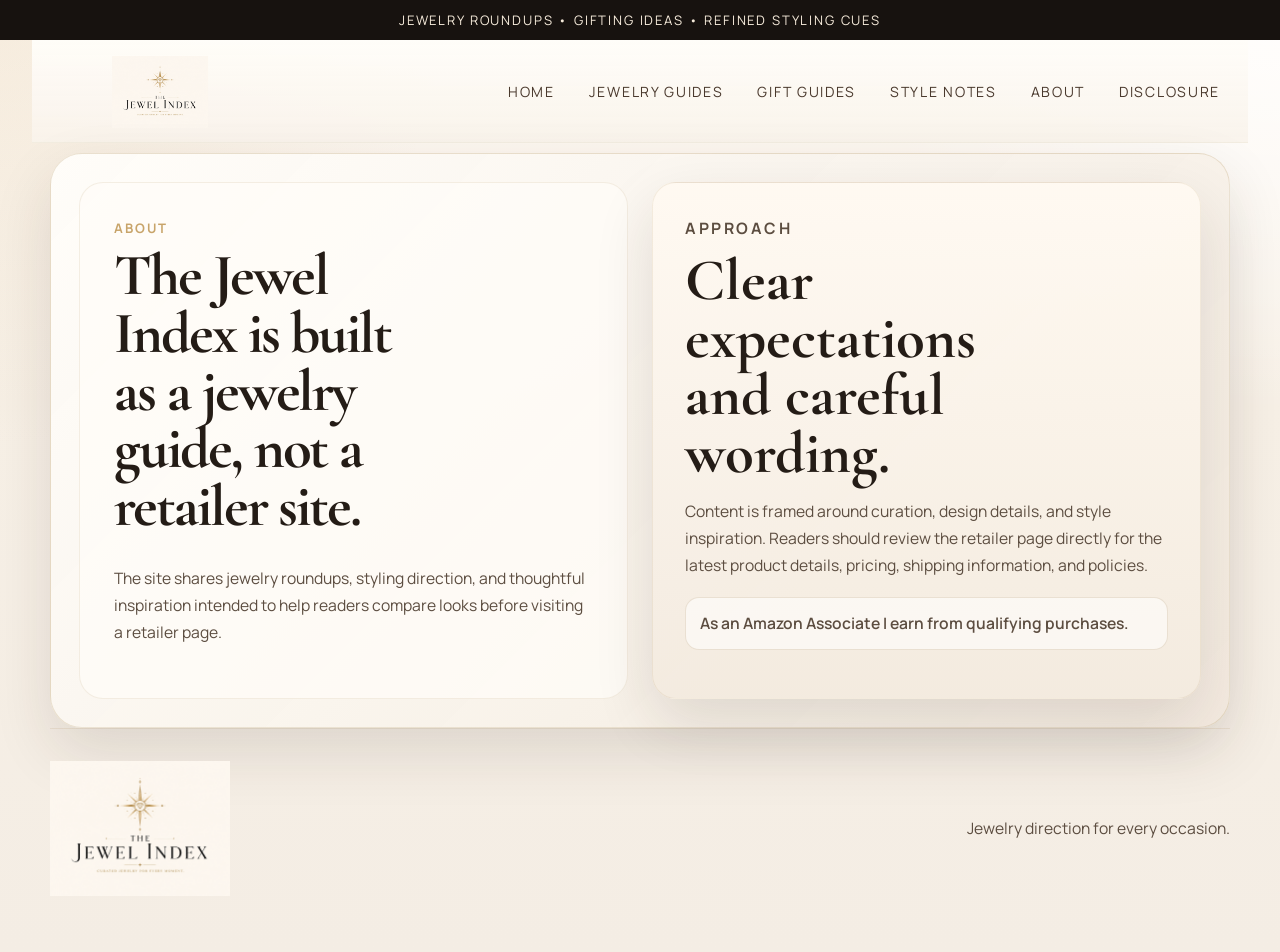
==== about.html @ 44c0dd1c "Polish sitewide copy across guide pages" ====
<!DOCTYPE html>
<html lang="en">
<head>
  <meta charset="UTF-8">
  <meta name="viewport" content="width=device-width, initial-scale=1.0">
  <meta name="description" content="Learn about The Jewel Index and its affiliate-safe approach to jewelry roundups, styling direction, and thoughtful inspiration.">
  <title>About | The Jewel Index</title>
  <link rel="preconnect" href="https://fonts.googleapis.com">
  <link rel="preconnect" href="https://fonts.gstatic.com" crossorigin>
  <link href="https://fonts.googleapis.com/css2?family=Cormorant+Garamond:wght@400;500;600;700&family=Manrope:wght@400;500;600;700&display=swap" rel="stylesheet">
  <link rel="stylesheet" href="styles.css">
</head>
<body>
  <div class="top-ribbon">Jewelry roundups • gifting ideas • refined styling cues</div>
  <div class="page-shell">
    <header class="site-header">
      <div class="brand-lockup">
        <a class="brand" href="index.html" aria-label="The Jewel Index home">
          <img class="brand-logo" src="assets/the-jewel-index-logo.png" alt="The Jewel Index">
        </a>
      </div>
      <nav class="site-nav" aria-label="Primary">
        <a href="index.html">Home</a>
        <a href="jewelry-guides.html">Jewelry Guides</a>
        <a href="gift-guides.html">Gift Guides</a>
        <a href="guide-template.html">Style Notes</a>
        <a href="about.html">About</a>
        <a href="disclosure.html">Disclosure</a>
      </nav>
    </header>

    <main class="guide-page">
      <section class="guide-hero">
        <div class="guide-hero-copy">
          <p class="eyebrow">About</p>
          <h1>The Jewel Index is built as a jewelry guide, not a retailer site.</h1>
          <p class="guide-intro">
            The site shares jewelry roundups, styling direction, and thoughtful inspiration intended to help readers compare looks before visiting a retailer page.
          </p>
        </div>
        <div class="guide-panel guide-panel-soft">
          <p class="eyebrow">Approach</p>
          <h2>Clear expectations and careful wording.</h2>
          <p>
            Content is framed around curation, design details, and style inspiration. Readers should review the retailer page directly for the latest product details, pricing, shipping information, and policies.
          </p>
          <p class="guide-note">As an Amazon Associate I earn from qualifying purchases.</p>
        </div>
      </section>
    </main>

    <footer class="site-footer">
      <img class="footer-logo" src="assets/the-jewel-index-logo.png" alt="The Jewel Index">
      <p>Jewelry direction for every occasion.</p>
    </footer>
  </div>
</body>
</html>
---- styles.css ----
:root {
  --bg: #f6efe6;
  --bg-soft: #fbf7f1;
  --panel: #f3eadf;
  --panel-strong: #fffdf9;
  --text: #2c241d;
  --text-dark: #2d241d;
  --muted: #8d7866;
  --line: rgba(188, 160, 117, 0.28);
  --gold: #c8a46a;
  --gold-deep: #9a7441;
  --shadow: 0 24px 60px rgba(53, 37, 22, 0.12);
  --radius-xl: 32px;
  --radius-lg: 24px;
  --radius-md: 18px;
  --content-width: 1180px;
}

*,
*::before,
*::after {
  box-sizing: border-box;
}

html {
  scroll-behavior: smooth;
}

body {
  margin: 0;
  font-family: "Manrope", sans-serif;
  color: var(--text);
  background:
    radial-gradient(circle at top left, rgba(200, 164, 106, 0.16), transparent 28%),
    radial-gradient(circle at right top, rgba(255, 255, 255, 0.8), transparent 26%),
    linear-gradient(180deg, #fffaf4 0%, #f7f0e6 42%, #f4ede4 100%);
}

a {
  color: inherit;
  text-decoration: none;
}

img {
  max-width: 100%;
  display: block;
}

.page-shell {
  width: min(calc(100% - 40px), var(--content-width));
  margin: 0 auto;
  padding: 0 0 56px;
}

.top-ribbon {
  padding: 11px 20px;
  background: #17120f;
  color: #f6ebdb;
  text-align: center;
  font-size: 0.82rem;
  letter-spacing: 0.14em;
  text-transform: uppercase;
}

.site-header {
  display: flex;
  align-items: center;
  justify-content: space-between;
  gap: 18px;
  padding: 16px 18px 14px;
  margin: 0 -18px 10px;
  min-height: 0;
  border-bottom: 1px solid rgba(188, 160, 117, 0.18);
  background: linear-gradient(180deg, rgba(255, 253, 249, 0.98), rgba(249, 243, 235, 0.94));
}

.brand-lockup {
  display: flex;
  align-items: center;
  flex: 0 0 auto;
  max-width: 220px;
}

.brand {
  display: inline-flex;
  align-items: center;
  max-width: 100%;
  flex: 0 0 auto;
}

.brand-logo,
.footer-logo {
  display: block;
  width: auto;
  height: auto;
}

.brand-logo {
  width: clamp(180px, 18vw, 220px);
  max-width: 220px;
  max-height: 72px;
  object-fit: contain;
}

.site-nav {
  display: flex;
  flex-wrap: wrap;
  justify-content: flex-end;
  gap: 14px;
  padding: 0;
  background: transparent;
  flex: 1 1 auto;
  align-items: center;
}

.site-nav a {
  position: relative;
  color: #4a392d;
  font-size: 0.88rem;
  padding: 8px 10px 9px;
  letter-spacing: 0.12em;
  text-transform: uppercase;
}

.site-nav a::after {
  content: "";
  position: absolute;
  left: 0;
  bottom: 0;
  width: 100%;
  height: 1px;
  background: linear-gradient(90deg, transparent, var(--gold), transparent);
  transform: scaleX(0);
  transform-origin: center;
  transition: transform 180ms ease;
}

.site-nav a:hover::after,
.site-nav a:focus-visible::after {
  transform: scaleX(1);
}

.hero,
.collections,
.editorial-feature,
.how-it-works,
.trust-section {
  margin-bottom: 34px;
}

.hero {
  display: grid;
  grid-template-columns: 1fr 1fr;
  gap: 0;
  align-items: stretch;
  padding: 0;
  border: 1px solid var(--line);
  border-radius: var(--radius-xl);
  background:
    linear-gradient(135deg, rgba(255, 255, 255, 0.88), rgba(243, 234, 223, 0.92)),
    rgba(255, 253, 249, 0.95);
  box-shadow: var(--shadow);
  overflow: hidden;
}

.hero-copy {
  display: flex;
  flex-direction: column;
  justify-content: center;
  padding: 42px 40px;
  min-width: 0;
}

.eyebrow {
  margin: 0 0 10px;
  color: var(--gold);
  font-size: 0.82rem;
  font-weight: 700;
  letter-spacing: 0.16em;
  text-transform: uppercase;
}

h1,
h2,
h3 {
  margin: 0;
  font-family: "Cormorant Garamond", serif;
  line-height: 0.96;
  color: #241c16;
}

.hero-title,
h1 {
  max-width: 9.2ch;
  font-size: clamp(3.15rem, 5.4vw, 4.55rem);
  margin-bottom: 14px;
  letter-spacing: -0.035em;
  line-height: 0.96;
  text-wrap: balance;
}

.hero-title {
  max-width: 13.5ch;
}

.hero-title .line {
  display: block;
  white-space: nowrap;
}

h2 {
  font-size: clamp(2.4rem, 5vw, 3.6rem);
  margin-bottom: 14px;
}

h3 {
  font-size: 2rem;
  margin-bottom: 14px;
}

.hero-text,
.section-heading p,
.collection-card p,
.feature-panel p,
.feature-notes p,
.step-card p,
.trust-card p,
.site-footer p {
  color: #5c4d40;
  line-height: 1.68;
  font-size: 0.98rem;
}

.hero-actions {
  display: flex;
  flex-wrap: wrap;
  gap: 14px;
  margin: 22px 0 18px;
}

.button {
  display: inline-flex;
  align-items: center;
  justify-content: center;
  min-height: 50px;
  padding: 0 22px;
  border-radius: 999px;
  font-weight: 700;
  transition: transform 180ms ease, background 180ms ease, border-color 180ms ease;
}

.button:hover,
.button:focus-visible {
  transform: translateY(-2px);
}

.button-primary {
  background: #17120f;
  color: #fff9f1;
}

.button-secondary {
  border: 1px solid var(--line);
  background: rgba(255, 255, 255, 0.72);
}

.button-dark {
  background: #17120f;
  color: #fff9f1;
}

.hero-highlights {
  display: flex;
  flex-wrap: wrap;
  gap: 12px;
  margin: 0;
  padding: 0;
  list-style: none;
}

.hero-highlights li {
  padding: 9px 13px;
  border: 1px solid rgba(188, 160, 117, 0.2);
  border-radius: 999px;
  background: rgba(255, 255, 255, 0.72);
  color: #5c4d40;
  font-size: 0.88rem;
}

.hero-visual {
  position: relative;
  min-height: 460px;
  background: linear-gradient(180deg, rgba(255, 251, 245, 0.96), rgba(246, 235, 220, 0.62));
}

.hero-image {
  position: absolute;
  border-radius: 18px;
  background-position: center;
  background-size: cover;
  box-shadow: 0 18px 34px rgba(109, 81, 43, 0.1);
}

.hero-image-main {
  inset: 22px 22px 22px 18px;
  background-image:
    linear-gradient(180deg, rgba(255, 250, 244, 0.28), rgba(255, 242, 225, 0.12)),
    url("https://images.unsplash.com/photo-1617038260897-41a1f14a8ca0?auto=format&fit=crop&w=1200&q=80");
}

.hero-image-detail {
  left: 20px;
  bottom: 20px;
  width: 160px;
  height: 190px;
  border: 6px solid rgba(255, 248, 240, 0.96);
  background-image:
    linear-gradient(180deg, rgba(255, 248, 239, 0.2), rgba(255, 239, 223, 0.1)),
    url("https://images.unsplash.com/photo-1515562141207-7a88fb7ce338?auto=format&fit=crop&w=900&q=80");
}

.hero-plaque {
  position: absolute;
  right: 24px;
  bottom: 22px;
  width: min(250px, 64%);
  padding: 18px;
  border: 1px solid rgba(200, 164, 106, 0.24);
  border-radius: 18px;
  background: rgba(255, 250, 244, 0.9);
  backdrop-filter: blur(8px);
}

.plaque-label {
  display: inline-block;
  margin-bottom: 10px;
  color: var(--gold);
  font-size: 0.8rem;
  letter-spacing: 0.14em;
  text-transform: uppercase;
}

.hero-plaque strong {
  display: block;
  color: #241c16;
  font-size: 1rem;
  line-height: 1.6;
}

.section-heading {
  max-width: 760px;
  margin: 0 auto 24px;
  text-align: center;
}

.collection-grid,
.steps-grid {
  display: grid;
  grid-template-columns: repeat(4, minmax(0, 1fr));
  gap: 20px;
}

.collection-card,
.step-card,
.feature-panel,
.feature-notes,
.trust-card {
  border: 1px solid var(--line);
  border-radius: var(--radius-lg);
  box-shadow: var(--shadow);
}

.collection-card {
  overflow: hidden;
  background: rgba(255, 253, 249, 0.96);
}

.collection-image {
  min-height: 230px;
  background-position: center;
  background-size: cover;
}

.everyday-elegance {
  background-image:
    linear-gradient(180deg, rgba(246, 238, 228, 0.06), rgba(28, 19, 14, 0.24)),
    url("https://images.unsplash.com/photo-1611085583191-a3b181a88401?auto=format&fit=crop&w=1200&q=80");
}

.elevated-gifts {
  background-image:
    linear-gradient(180deg, rgba(246, 238, 228, 0.06), rgba(28, 19, 14, 0.24)),
    url("https://images.unsplash.com/photo-1602173574767-37ac01994b2a?auto=format&fit=crop&w=1200&q=80");
}

.signature-finds {
  background-image:
    linear-gradient(180deg, rgba(246, 238, 228, 0.06), rgba(28, 19, 14, 0.24)),
    url("https://images.unsplash.com/photo-1599643478518-a784e5dc4c8f?auto=format&fit=crop&w=1200&q=80");
}

.luxury-inspiration {
  background-image:
    linear-gradient(180deg, rgba(246, 238, 228, 0.06), rgba(28, 19, 14, 0.24)),
    url("https://images.unsplash.com/photo-1617038220319-276d3cfab638?auto=format&fit=crop&w=1200&q=80");
}

.collection-body,
.step-card {
  padding: 26px;
}

.collection-body h3 {
  font-size: 1.7rem;
}

.step-card {
  background:
    linear-gradient(180deg, rgba(255, 255, 255, 0.92), rgba(245, 236, 226, 0.9)),
    rgba(255, 253, 249, 0.94);
}

.card-index,
.step-number {
  display: inline-flex;
  align-items: center;
  justify-content: center;
  width: 44px;
  height: 44px;
  margin-bottom: 20px;
  border-radius: 50%;
  border: 1px solid rgba(200, 164, 106, 0.4);
  color: var(--gold);
  font-family: "Cormorant Garamond", serif;
  font-size: 1.2rem;
  font-weight: 700;
}

.collection-card a,
.text-link,
.trust-links a {
  color: #876033;
  font-weight: 700;
}

.editorial-feature {
  display: grid;
  grid-template-columns: 1.2fr 0.8fr;
  gap: 22px;
}

.feature-panel {
  min-height: 360px;
  padding: 34px;
  display: flex;
  flex-direction: column;
  justify-content: flex-end;
  background:
    linear-gradient(180deg, rgba(253, 248, 241, 0.06), rgba(20, 14, 10, 0.58)),
    url("https://images.unsplash.com/photo-1611652022419-a9419f74343d?auto=format&fit=crop&w=1200&q=80") center/cover;
}

.feature-panel h2,
.feature-panel p {
  color: #fffaf4;
}

.feature-notes,
.trust-card {
  padding: 34px;
  background: linear-gradient(180deg, rgba(255, 249, 241, 0.96), rgba(243, 234, 223, 0.96));
}

.feature-notes h3,
.trust-card h2 {
  color: var(--text-dark);
}

.feature-notes p,
.trust-card p {
  color: #54483c;
}

.associate-disclosure {
  padding: 12px 14px;
  border: 1px solid rgba(154, 116, 65, 0.18);
  border-radius: 14px;
  background: rgba(255, 255, 255, 0.56);
  font-weight: 600;
}

.note-pills,
.trust-links {
  display: flex;
  flex-wrap: wrap;
  gap: 12px;
}

.note-pills {
  margin: 18px 0 22px;
}

.note-pills a,
.trust-links a {
  padding: 10px 14px;
  border-radius: 999px;
  border: 1px solid rgba(154, 116, 65, 0.2);
  background: rgba(255, 255, 255, 0.72);
}

.site-footer {
  display: flex;
  align-items: center;
  justify-content: space-between;
  gap: 16px;
  padding: 32px 0 0;
  color: #7f6b59;
  border-top: 1px solid rgba(188, 160, 117, 0.18);
}

.footer-logo {
  width: clamp(140px, 16vw, 180px);
  max-width: 180px;
}

.guide-page {
  display: flex;
  flex-direction: column;
  gap: 34px;
}

.guide-hero {
  display: grid;
  grid-template-columns: 1fr 1fr;
  gap: 24px;
  align-items: stretch;
  padding: 28px;
  border: 1px solid var(--line);
  border-radius: var(--radius-xl);
  background: linear-gradient(135deg, rgba(255, 253, 249, 0.98), rgba(243, 234, 223, 0.94));
  box-shadow: var(--shadow);
}

.guide-hero-copy,
.guide-panel {
  background: rgba(255, 253, 249, 0.72);
}

.guide-hero-copy,
.guide-panel,
.guide-card {
  border: 1px solid rgba(188, 160, 117, 0.16);
  border-radius: var(--radius-lg);
}

.guide-hero-copy {
  padding: 34px;
  display: flex;
  flex-direction: column;
  justify-content: center;
}

.guide-hero-copy h1,
.guide-panel h2 {
  max-width: 12ch;
  font-size: clamp(2.7rem, 4.6vw, 4rem);
  line-height: 0.98;
}

.guide-intro,
.guide-panel p,
.guide-list li,
.guide-card p {
  color: #5c4d40;
  line-height: 1.72;
  font-size: 0.98rem;
}

.guide-hero-visual {
  min-height: 420px;
  border-radius: var(--radius-lg);
  background-position: center;
  background-size: cover;
  box-shadow: 0 18px 34px rgba(109, 81, 43, 0.1);
}

.rings-guide-visual {
  background-image:
    linear-gradient(180deg, rgba(255, 250, 244, 0.26), rgba(255, 242, 225, 0.14)),
    url("https://images.unsplash.com/photo-1605100804763-247f67b3557e?auto=format&fit=crop&w=1400&q=80");
}

.necklaces-guide-visual {
  background-image:
    linear-gradient(180deg, rgba(255, 252, 246, 0.08), rgba(255, 244, 230, 0.04)),
    url("assets/necklaces-guide-hero.png");
}

.bracelets-guide-visual {
  background-image:
    linear-gradient(180deg, rgba(255, 252, 246, 0.08), rgba(255, 244, 230, 0.04)),
    url("assets/bracelets-guide-hero.png");
}

.earrings-guide-visual {
  background-image:
    linear-gradient(180deg, rgba(255, 252, 246, 0.08), rgba(255, 244, 230, 0.04)),
    url("assets/earrings-guide-hero.png");
}

.guide-section {
  display: flex;
  flex-direction: column;
  gap: 24px;
}

.guide-card-grid {
  display: grid;
  grid-template-columns: repeat(4, minmax(0, 1fr));
  gap: 20px;
}

.guide-card {
  padding: 24px;
  background: rgba(255, 253, 249, 0.94);
  box-shadow: var(--shadow);
}

.guide-card h3 {
  font-size: 1.8rem;
}

.guide-columns {
  display: grid;
  grid-template-columns: 1.15fr 0.85fr;
  gap: 22px;
}

.guide-panel {
  padding: 32px;
  box-shadow: var(--shadow);
}

.guide-panel-soft {
  background: linear-gradient(180deg, rgba(255, 249, 241, 0.96), rgba(243, 234, 223, 0.96));
}

.guide-list {
  margin: 18px 0 0;
  padding-left: 20px;
}

.guide-list li + li {
  margin-top: 12px;
}

.guide-note {
  margin-top: 18px;
  padding: 12px 14px;
  border: 1px solid rgba(154, 116, 65, 0.18);
  border-radius: 14px;
  background: rgba(255, 255, 255, 0.56);
  font-weight: 600;
}

.ring-guide-page .guide-hero-copy h1 {
  max-width: 14ch;
}

.necklace-guide-page .guide-hero-copy h1 {
  max-width: 18ch;
}

.bracelet-guide-page .guide-hero-copy h1 {
  max-width: 16ch;
}

.earrings-guide-page .guide-hero-copy h1 {
  max-width: 16ch;
}

.earrings-guide-page .guide-panel h2 {
  max-width: 12ch;
  font-size: clamp(2.625rem, 3.8vw, 3.5rem);
  line-height: 1;
  letter-spacing: -0.02em;
  text-wrap: balance;
}

.earrings-guide-page .guide-buy-panel h2 {
  max-width: 16ch;
  font-size: clamp(2.25rem, 3vw, 3rem);
  white-space: nowrap;
}

.bracelet-guide-page .guide-panel h2 {
  max-width: 12ch;
  font-size: clamp(2.625rem, 3.8vw, 3.5rem);
  line-height: 1;
  letter-spacing: -0.02em;
  text-wrap: balance;
}

.bracelet-guide-page .guide-buy-panel h2 {
  max-width: 16ch;
  font-size: clamp(2.25rem, 3vw, 3rem);
  white-space: nowrap;
}

.necklace-guide-page .guide-panel h2 {
  max-width: 12ch;
  font-size: clamp(2.625rem, 3.8vw, 3.5rem);
  line-height: 1;
  letter-spacing: -0.02em;
  text-wrap: balance;
}

.necklace-guide-page .guide-buy-panel h2 {
  max-width: 16ch;
  font-size: clamp(2.25rem, 3vw, 3rem);
  white-space: nowrap;
}

.ring-guide-page .guide-panel h2 {
  max-width: 12ch;
  font-size: clamp(2.625rem, 3.8vw, 3.5rem);
  line-height: 1;
  letter-spacing: -0.02em;
  text-wrap: balance;
}

.ring-guide-page .guide-buy-panel h2 {
  max-width: 16ch;
  font-size: clamp(2.25rem, 3vw, 3rem);
  white-space: nowrap;
}

@media (max-width: 1080px) {
  .collection-grid,
  .steps-grid,
  .guide-card-grid {
    grid-template-columns: 1fr 1fr;
  }

  .hero,
  .editorial-feature,
  .guide-hero,
  .guide-columns {
    grid-template-columns: 1fr;
  }

  .hero-visual {
    min-height: 400px;
  }

  .guide-hero-visual {
    min-height: 320px;
  }
}

@media (max-width: 780px) {
  .page-shell {
    width: min(calc(100% - 24px), var(--content-width));
  }

  .site-header,
  .site-footer {
    flex-direction: column;
    align-items: flex-start;
  }

  .site-header {
    gap: 12px;
    padding: 14px 12px 12px;
    margin: 0 -12px 10px;
  }

  .hero,
  .editorial-feature,
  .collection-grid,
  .steps-grid,
  .guide-card-grid {
    grid-template-columns: 1fr;
  }

  .site-nav {
    justify-content: flex-start;
    padding: 0;
    width: 100%;
    gap: 10px;
  }

  .hero {
    padding: 26px;
  }

  .hero-copy {
    padding: 32px 26px 18px;
  }

  .hero-title,
  h1 {
    max-width: none;
    font-size: clamp(2.7rem, 8vw, 3.85rem);
    line-height: 0.98;
  }

  .hero-title .line {
    white-space: normal;
  }

  .ring-guide-page .guide-buy-panel h2 {
    white-space: normal;
    max-width: 12ch;
  }

  .necklace-guide-page .guide-buy-panel h2 {
    white-space: normal;
    max-width: 12ch;
  }

  .bracelet-guide-page .guide-buy-panel h2 {
    white-space: normal;
    max-width: 12ch;
  }

  .earrings-guide-page .guide-buy-panel h2 {
    white-space: normal;
    max-width: 12ch;
  }

  .hero-visual {
    width: 100%;
    min-height: 340px;
  }

  .hero-image-detail {
    width: 132px;
    height: 156px;
    left: 16px;
    bottom: 16px;
  }

  .hero-image-main {
    inset: 16px 16px 16px 16px;
  }

  .hero-plaque {
    right: 18px;
    bottom: 18px;
    width: min(220px, 62%);
    padding: 16px;
  }

  .feature-panel,
  .feature-notes,
  .trust-card,
  .guide-hero,
  .guide-panel,
  .guide-card,
  .guide-hero-copy {
    padding: 26px;
  }

  .guide-page {
    gap: 28px;
  }

  .guide-hero-visual {
    min-height: 260px;
  }
}

@media (max-width: 560px) {
  .collection-grid,
  .steps-grid {
    grid-template-columns: 1fr;
  }

  .hero-highlights {
    flex-direction: column;
    align-items: flex-start;
  }

  .brand-logo {
    width: clamp(170px, 48vw, 200px);
    max-width: 200px;
    max-height: 64px;
  }

  .top-ribbon {
    font-size: 0.72rem;
    letter-spacing: 0.1em;
  }

  .site-footer {
    padding-top: 18px;
  }
}
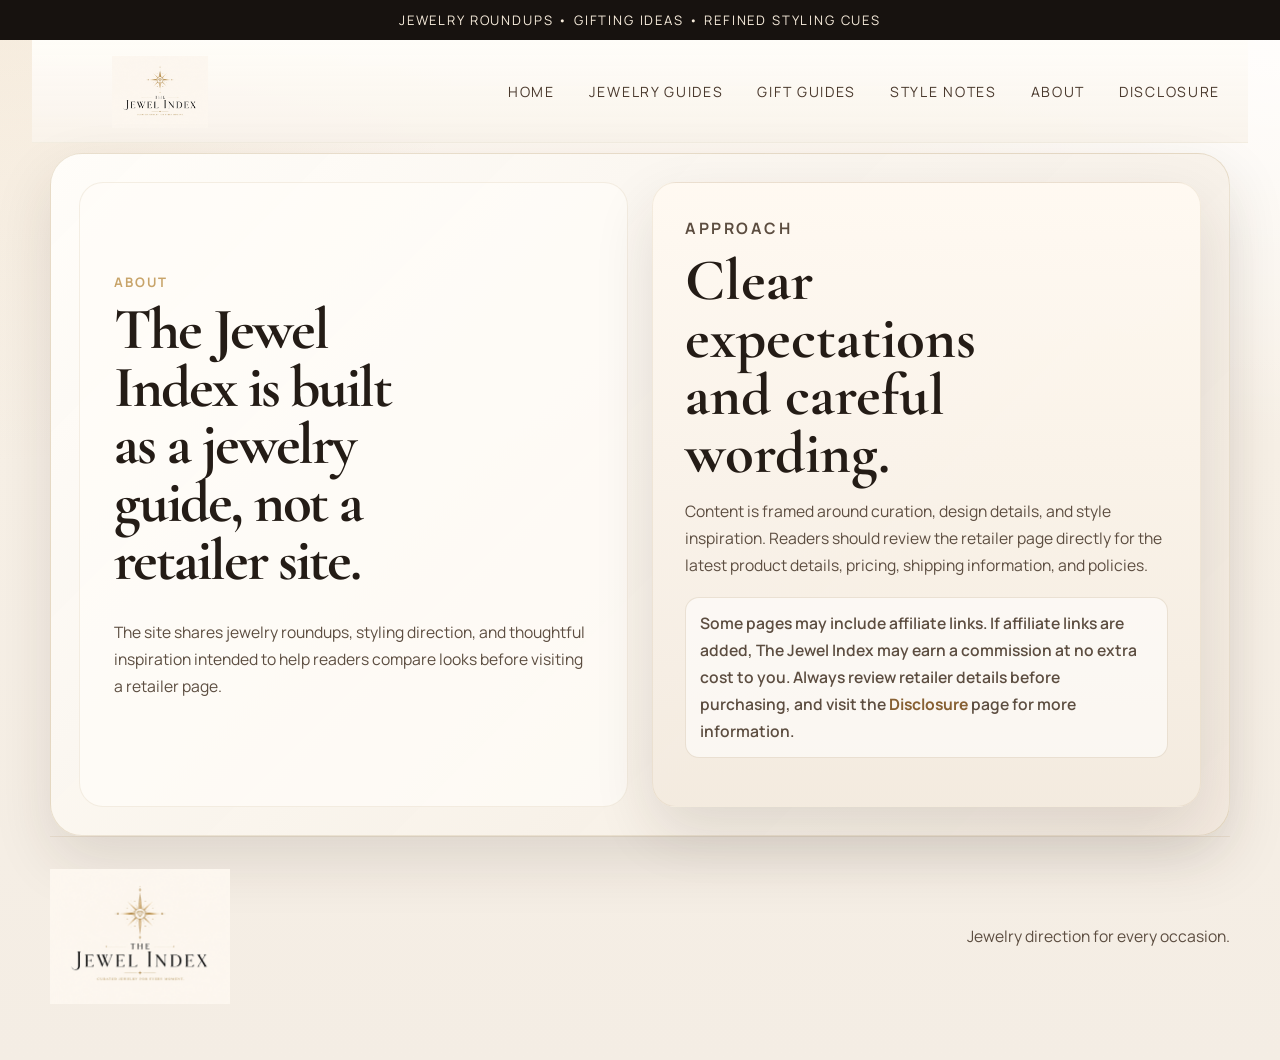
==== commit c236b29d: "Replace Amazon Associate wording sitewide" ====
--- a/about.html
+++ b/about.html
@@ -44,7 +44,7 @@
           <p>
             Content is framed around curation, design details, and style inspiration. Readers should review the retailer page directly for the latest product details, pricing, shipping information, and policies.
           </p>
-          <p class="guide-note">As an Amazon Associate I earn from qualifying purchases.</p>
+          <p class="guide-note">Some pages may include affiliate links. If affiliate links are added, The Jewel Index may earn a commission at no extra cost to you. Always review retailer details before purchasing, and visit the <a class="text-link" href="disclosure.html">Disclosure</a> page for more information.</p>
         </div>
       </section>
     </main>
--- a/styles.css
+++ b/styles.css
@@ -620,6 +620,10 @@
   gap: 20px;
 }
 
+.guide-card-grid-three {
+  grid-template-columns: repeat(3, minmax(0, 1fr));
+}
+
 .guide-card {
   padding: 24px;
   background: rgba(255, 253, 249, 0.94);
@@ -628,6 +632,11 @@
 
 .guide-card h3 {
   font-size: 1.8rem;
+}
+
+.jewelry-guides-page .guide-hero-copy h1,
+.jewelry-guides-page .guide-panel h2 {
+  max-width: 16ch;
 }
 
 .guide-columns {
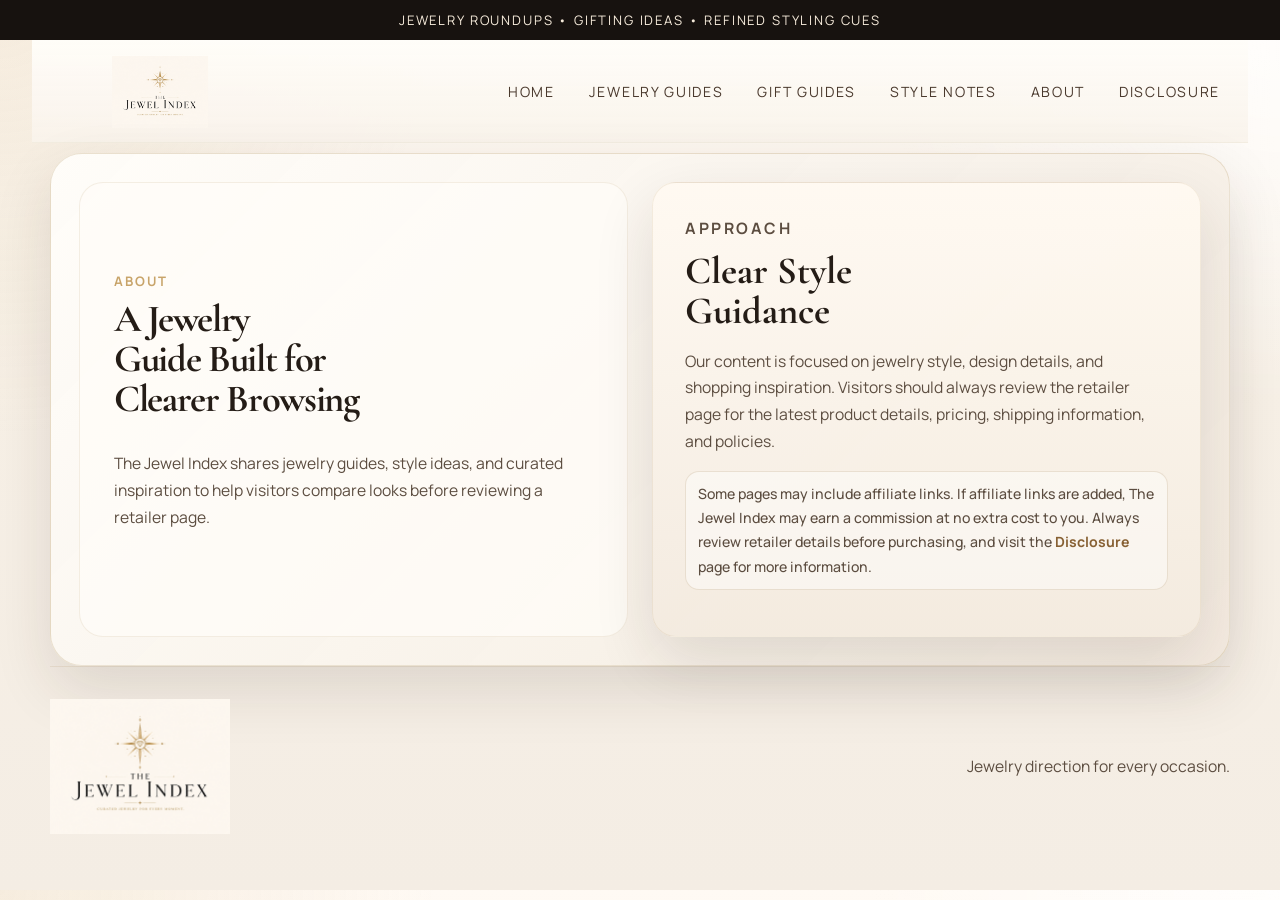
==== commit 2151eb0e: "Refine About page hero copy" ====
--- a/about.html
+++ b/about.html
@@ -23,26 +23,26 @@
         <a href="index.html">Home</a>
         <a href="jewelry-guides.html">Jewelry Guides</a>
         <a href="gift-guides.html">Gift Guides</a>
-        <a href="guide-template.html">Style Notes</a>
+        <a href="style-notes.html">Style Notes</a>
         <a href="about.html">About</a>
         <a href="disclosure.html">Disclosure</a>
       </nav>
     </header>
 
-    <main class="guide-page">
+    <main class="guide-page about-page">
       <section class="guide-hero">
         <div class="guide-hero-copy">
           <p class="eyebrow">About</p>
-          <h1>The Jewel Index is built as a jewelry guide, not a retailer site.</h1>
+          <h1>A Jewelry Guide Built for Clearer Browsing</h1>
           <p class="guide-intro">
-            The site shares jewelry roundups, styling direction, and thoughtful inspiration intended to help readers compare looks before visiting a retailer page.
+            The Jewel Index shares jewelry guides, style ideas, and curated inspiration to help visitors compare looks before reviewing a retailer page.
           </p>
         </div>
         <div class="guide-panel guide-panel-soft">
           <p class="eyebrow">Approach</p>
-          <h2>Clear expectations and careful wording.</h2>
+          <h2>Clear Style Guidance</h2>
           <p>
-            Content is framed around curation, design details, and style inspiration. Readers should review the retailer page directly for the latest product details, pricing, shipping information, and policies.
+            Our content is focused on jewelry style, design details, and shopping inspiration. Visitors should always review the retailer page for the latest product details, pricing, shipping information, and policies.
           </p>
           <p class="guide-note">Some pages may include affiliate links. If affiliate links are added, The Jewel Index may earn a commission at no extra cost to you. Always review retailer details before purchasing, and visit the <a class="text-link" href="disclosure.html">Disclosure</a> page for more information.</p>
         </div>
--- a/styles.css
+++ b/styles.css
@@ -264,6 +264,12 @@
   background: rgba(255, 255, 255, 0.72);
 }
 
+.button-disabled {
+  opacity: 0.78;
+  cursor: default;
+  pointer-events: none;
+}
+
 .button-dark {
   background: #17120f;
   color: #fff9f1;
@@ -630,8 +636,520 @@
   box-shadow: var(--shadow);
 }
 
+.style-direction-card {
+  display: flex;
+  flex-direction: column;
+}
+
 .guide-card h3 {
   font-size: 1.8rem;
+}
+
+.style-direction-card p {
+  margin-bottom: 20px;
+}
+
+.style-direction-card .button {
+  margin-top: auto;
+  align-self: flex-start;
+}
+
+.guide-product-visual {
+  position: relative;
+  min-height: 180px;
+  margin-bottom: 22px;
+  border-radius: 20px;
+  border: 1px solid rgba(188, 160, 117, 0.14);
+  background:
+    radial-gradient(circle at top, rgba(255, 255, 255, 0.9), transparent 52%),
+    linear-gradient(180deg, rgba(255, 251, 245, 0.98), rgba(242, 232, 220, 0.92));
+  overflow: hidden;
+}
+
+.style-photo {
+  background-position: center;
+  background-size: cover;
+  box-shadow: inset 0 0 0 1px rgba(255, 248, 239, 0.16);
+}
+
+.style-photo::before {
+  content: "";
+  position: absolute;
+  inset: 0;
+  background: linear-gradient(180deg, rgba(255, 251, 245, 0.1), rgba(31, 21, 16, 0.16));
+}
+
+.style-photo-everyday {
+  background-image:
+    linear-gradient(180deg, rgba(255, 250, 244, 0.06), rgba(247, 236, 223, 0.12)),
+    url("https://images.unsplash.com/photo-1617038260897-41a1f14a8ca0?auto=format&fit=crop&w=1200&q=80");
+}
+
+.style-photo-minimal {
+  background-image:
+    linear-gradient(180deg, rgba(255, 252, 246, 0.05), rgba(247, 236, 223, 0.1)),
+    url("https://images.unsplash.com/photo-1515562141207-7a88fb7ce338?auto=format&fit=crop&w=1200&q=80");
+}
+
+.style-photo-layered {
+  background-image:
+    linear-gradient(180deg, rgba(255, 252, 246, 0.05), rgba(247, 236, 223, 0.12)),
+    url("https://images.unsplash.com/photo-1599643478518-a784e5dc4c8f?auto=format&fit=crop&w=1200&q=80");
+}
+
+.style-photo-signature {
+  background-image:
+    linear-gradient(180deg, rgba(255, 252, 246, 0.04), rgba(44, 31, 23, 0.2)),
+    url("https://images.unsplash.com/photo-1602173574767-37ac01994b2a?auto=format&fit=crop&w=1200&q=80");
+}
+
+.style-photo-evening {
+  background-image:
+    linear-gradient(180deg, rgba(255, 249, 241, 0.05), rgba(27, 19, 14, 0.28)),
+    url("https://images.unsplash.com/photo-1611652022419-a9419f74343d?auto=format&fit=crop&w=1200&q=80");
+}
+
+.style-photo-soft {
+  background-image:
+    linear-gradient(180deg, rgba(255, 252, 246, 0.05), rgba(247, 236, 223, 0.12)),
+    url("https://images.unsplash.com/photo-1611085583191-a3b181a88401?auto=format&fit=crop&w=1200&q=80");
+}
+
+.style-photo-future-minimal {
+  background-image:
+    linear-gradient(180deg, rgba(255, 252, 246, 0.05), rgba(247, 236, 223, 0.12)),
+    url("https://images.unsplash.com/photo-1535632066927-ab7c9ab60908?auto=format&fit=crop&w=1200&q=80");
+}
+
+.style-photo-future-layered {
+  background-image:
+    linear-gradient(180deg, rgba(255, 252, 246, 0.05), rgba(247, 236, 223, 0.12)),
+    url("https://images.unsplash.com/photo-1617038220319-276d3cfab638?auto=format&fit=crop&w=1200&q=80");
+}
+
+.style-photo-future-evening {
+  background-image:
+    linear-gradient(180deg, rgba(255, 249, 241, 0.05), rgba(27, 19, 14, 0.28)),
+    url("https://images.unsplash.com/photo-1617038260897-41a1f14a8ca0?auto=format&fit=crop&w=1200&q=80");
+}
+
+.style-photo-future-soft {
+  background-image:
+    linear-gradient(180deg, rgba(255, 252, 246, 0.05), rgba(247, 236, 223, 0.12)),
+    url("https://images.unsplash.com/photo-1599643478518-a784e5dc4c8f?auto=format&fit=crop&w=1200&q=80");
+}
+
+.ring-visual::before,
+.ring-visual::after {
+  content: "";
+  position: absolute;
+}
+
+.ring-visual::before {
+  left: 50%;
+  top: 50%;
+  width: 84px;
+  height: 84px;
+  border: 10px solid rgba(200, 164, 106, 0.95);
+  border-radius: 50%;
+  transform: translate(-50%, -32%);
+  box-shadow:
+    inset 0 0 0 1px rgba(255, 244, 226, 0.7),
+    0 12px 24px rgba(120, 89, 49, 0.12);
+}
+
+.ring-visual::after {
+  left: 50%;
+  top: 28px;
+  transform: translateX(-50%);
+}
+
+.ring-visual-band::after {
+  width: 16px;
+  height: 16px;
+  border-radius: 50%;
+  background: radial-gradient(circle at 35% 35%, #fffef8 0%, #eed9b3 42%, #c8a46a 100%);
+  box-shadow: 0 0 0 4px rgba(255, 247, 232, 0.72);
+}
+
+.ring-visual-solitaire::after {
+  width: 26px;
+  height: 26px;
+  border-radius: 50%;
+  background: radial-gradient(circle at 35% 35%, #fffefb 0%, #f7efd7 34%, #d7c09a 72%, #c8a46a 100%);
+  box-shadow:
+    0 0 0 5px rgba(255, 247, 232, 0.74),
+    0 0 18px rgba(236, 215, 178, 0.8);
+}
+
+.ring-visual-halo::after {
+  width: 34px;
+  height: 34px;
+  border-radius: 50%;
+  background:
+    radial-gradient(circle, rgba(255, 252, 245, 0.98) 0 28%, rgba(240, 222, 187, 0.98) 29% 50%, rgba(200, 164, 106, 0.96) 51% 100%);
+  box-shadow: 0 0 0 4px rgba(255, 247, 232, 0.74);
+}
+
+.ring-visual-stacking::before {
+  width: 94px;
+  height: 94px;
+  border-width: 7px;
+  transform: translate(-50%, -20%);
+}
+
+.ring-visual-stacking::after {
+  width: 94px;
+  height: 94px;
+  border: 7px solid rgba(214, 186, 143, 0.95);
+  border-radius: 50%;
+  top: 40px;
+  box-shadow:
+    inset 0 0 0 1px rgba(255, 244, 226, 0.7),
+    0 12px 24px rgba(120, 89, 49, 0.1);
+}
+
+.necklace-visual::before,
+.necklace-visual::after,
+.bracelet-visual::before,
+.bracelet-visual::after,
+.earring-visual::before,
+.earring-visual::after {
+  content: "";
+  position: absolute;
+}
+
+.necklace-visual::before {
+  left: 50%;
+  top: 28px;
+  width: 120px;
+  height: 88px;
+  border: 7px solid rgba(200, 164, 106, 0.92);
+  border-top: 0;
+  border-radius: 0 0 80px 80px;
+  transform: translateX(-50%);
+  box-shadow: 0 12px 24px rgba(120, 89, 49, 0.12);
+}
+
+.necklace-visual::after {
+  left: 50%;
+  transform: translateX(-50%);
+}
+
+.necklace-visual-pendant::after {
+  top: 92px;
+  width: 22px;
+  height: 28px;
+  border-radius: 50% 50% 60% 60%;
+  background: radial-gradient(circle at 35% 35%, #fffef8 0%, #eed9b3 45%, #c8a46a 100%);
+}
+
+.necklace-visual-layered::before {
+  width: 132px;
+  height: 92px;
+}
+
+.necklace-visual-layered::after {
+  top: 52px;
+  width: 96px;
+  height: 68px;
+  border: 6px solid rgba(214, 186, 143, 0.92);
+  border-top: 0;
+  border-radius: 0 0 64px 64px;
+}
+
+.necklace-visual-statement::after {
+  top: 82px;
+  width: 70px;
+  height: 26px;
+  border-radius: 999px;
+  background: linear-gradient(90deg, rgba(200, 164, 106, 0.98), rgba(236, 215, 178, 0.95), rgba(200, 164, 106, 0.98));
+  box-shadow: 0 0 0 4px rgba(255, 247, 232, 0.6);
+}
+
+.necklace-visual-gift::after {
+  top: 88px;
+  width: 28px;
+  height: 28px;
+  border-radius: 50%;
+  background: radial-gradient(circle at 35% 35%, #fffefb 0%, #f7efd7 34%, #d7c09a 72%, #c8a46a 100%);
+  box-shadow: 0 0 0 5px rgba(255, 247, 232, 0.72);
+}
+
+.bracelet-visual::before {
+  left: 50%;
+  top: 50%;
+  transform: translate(-50%, -20%);
+  border-radius: 999px;
+}
+
+.bracelet-visual-tennis::before {
+  width: 120px;
+  height: 32px;
+  border: 6px solid rgba(200, 164, 106, 0.94);
+  box-shadow:
+    inset 0 0 0 4px rgba(255, 247, 232, 0.72),
+    0 12px 24px rgba(120, 89, 49, 0.12);
+}
+
+.bracelet-visual-chain::before {
+  width: 124px;
+  height: 34px;
+  border: 7px dashed rgba(200, 164, 106, 0.94);
+  box-shadow: 0 12px 24px rgba(120, 89, 49, 0.1);
+}
+
+.bracelet-visual-cuff::before {
+  width: 120px;
+  height: 70px;
+  border: 9px solid rgba(200, 164, 106, 0.94);
+  border-top-color: transparent;
+  border-left-color: rgba(214, 186, 143, 0.94);
+  border-right-color: rgba(214, 186, 143, 0.94);
+  box-shadow: 0 12px 24px rgba(120, 89, 49, 0.1);
+}
+
+.bracelet-visual-charm::before {
+  width: 120px;
+  height: 32px;
+  border: 6px solid rgba(200, 164, 106, 0.94);
+  box-shadow: 0 12px 24px rgba(120, 89, 49, 0.1);
+}
+
+.bracelet-visual-charm::after {
+  left: 50%;
+  top: 96px;
+  width: 18px;
+  height: 24px;
+  border-radius: 50% 50% 60% 60%;
+  background: radial-gradient(circle at 35% 35%, #fffef8 0%, #eed9b3 45%, #c8a46a 100%);
+  transform: translateX(-50%);
+}
+
+.earring-visual::before,
+.earring-visual::after {
+  top: 54px;
+}
+
+.earring-visual-stud::before,
+.earring-visual-stud::after {
+  width: 28px;
+  height: 28px;
+  border-radius: 50%;
+  background: radial-gradient(circle at 35% 35%, #fffefb 0%, #f7efd7 34%, #d7c09a 72%, #c8a46a 100%);
+  box-shadow: 0 0 0 5px rgba(255, 247, 232, 0.72);
+}
+
+.earring-visual::before {
+  left: calc(50% - 26px);
+}
+
+.earring-visual::after {
+  left: calc(50% + 26px);
+}
+
+.earring-visual-hoop::before,
+.earring-visual-hoop::after {
+  width: 34px;
+  height: 48px;
+  border: 7px solid rgba(200, 164, 106, 0.94);
+  border-radius: 50%;
+  background: transparent;
+  box-shadow: 0 12px 24px rgba(120, 89, 49, 0.08);
+}
+
+.earring-visual-drop::before,
+.earring-visual-drop::after {
+  width: 10px;
+  height: 54px;
+  border-radius: 999px;
+  background: linear-gradient(180deg, rgba(214, 186, 143, 0.95), rgba(200, 164, 106, 0.95));
+  box-shadow: 0 0 0 4px rgba(255, 247, 232, 0.4);
+}
+
+.earring-visual-statement::before,
+.earring-visual-statement::after {
+  width: 40px;
+  height: 56px;
+  border-radius: 50% 50% 58% 58%;
+  background: radial-gradient(circle at 35% 35%, #fffef8 0%, #eed9b3 35%, #c8a46a 100%);
+  box-shadow: 0 12px 24px rgba(120, 89, 49, 0.1);
+}
+
+.gift-visual::before,
+.gift-visual::after,
+.style-visual::before,
+.style-visual::after {
+  content: "";
+  position: absolute;
+}
+
+.gift-visual::before {
+  left: 50%;
+  top: 46px;
+  width: 92px;
+  height: 92px;
+  border: 7px solid rgba(200, 164, 106, 0.94);
+  border-radius: 18px;
+  transform: translateX(-50%);
+  box-shadow:
+    inset 0 0 0 1px rgba(255, 244, 226, 0.7),
+    0 12px 24px rgba(120, 89, 49, 0.1);
+}
+
+.gift-visual::after {
+  left: 50%;
+  top: 34px;
+  width: 18px;
+  height: 120px;
+  border-radius: 999px;
+  background: linear-gradient(180deg, rgba(214, 186, 143, 0.98), rgba(200, 164, 106, 0.98));
+  transform: translateX(-50%);
+}
+
+.gift-visual-birthday::before {
+  box-shadow:
+    inset 0 0 0 1px rgba(255, 244, 226, 0.7),
+    0 12px 24px rgba(120, 89, 49, 0.1),
+    -30px -18px 0 -24px rgba(236, 215, 178, 0.9),
+    30px -18px 0 -24px rgba(236, 215, 178, 0.9);
+}
+
+.gift-visual-anniversary::after {
+  width: 56px;
+  height: 46px;
+  top: 68px;
+  border-radius: 50% 50% 0 0;
+  background: radial-gradient(circle at 50% 35%, rgba(255, 247, 232, 0.95) 0%, rgba(214, 186, 143, 0.98) 55%, rgba(200, 164, 106, 0.98) 100%);
+  clip-path: polygon(50% 100%, 0 42%, 18% 0, 50% 22%, 82% 0, 100% 42%);
+}
+
+.gift-visual-everyday::after {
+  width: 56px;
+  height: 10px;
+  top: 86px;
+  border-radius: 999px;
+  background: linear-gradient(90deg, rgba(214, 186, 143, 0.98), rgba(200, 164, 106, 0.98));
+}
+
+.gift-visual-occasion::after {
+  width: 34px;
+  height: 34px;
+  top: 72px;
+  border-radius: 50%;
+  background: radial-gradient(circle at 35% 35%, #fffef8 0%, #eed9b3 35%, #c8a46a 100%);
+  box-shadow: 0 0 0 5px rgba(255, 247, 232, 0.72);
+}
+
+.style-visual::before {
+  left: 50%;
+  transform: translateX(-50%);
+}
+
+.style-visual-minimal::before {
+  top: 58px;
+  width: 88px;
+  height: 88px;
+  border: 8px solid rgba(200, 164, 106, 0.94);
+  border-radius: 50%;
+  box-shadow:
+    inset 0 0 0 1px rgba(255, 244, 226, 0.7),
+    0 12px 24px rgba(120, 89, 49, 0.1);
+}
+
+.style-visual-everyday::before {
+  top: 56px;
+  width: 104px;
+  height: 34px;
+  border: 7px solid rgba(200, 164, 106, 0.94);
+  border-radius: 999px;
+  box-shadow:
+    inset 0 0 0 3px rgba(255, 247, 232, 0.72),
+    0 12px 24px rgba(120, 89, 49, 0.1);
+}
+
+.style-visual-everyday::after {
+  left: 50%;
+  top: 88px;
+  width: 18px;
+  height: 24px;
+  border-radius: 50% 50% 60% 60%;
+  background: radial-gradient(circle at 35% 35%, #fffef8 0%, #eed9b3 45%, #c8a46a 100%);
+  transform: translateX(-50%);
+}
+
+.style-visual-layered::before {
+  top: 46px;
+  width: 122px;
+  height: 94px;
+  border: 7px solid rgba(200, 164, 106, 0.94);
+  border-top: 0;
+  border-radius: 0 0 80px 80px;
+  box-shadow: 0 12px 24px rgba(120, 89, 49, 0.1);
+}
+
+.style-visual-layered::after {
+  left: 50%;
+  top: 70px;
+  width: 86px;
+  height: 68px;
+  border: 6px solid rgba(214, 186, 143, 0.92);
+  border-top: 0;
+  border-radius: 0 0 62px 62px;
+  transform: translateX(-50%);
+}
+
+.style-visual-evening::before,
+.style-visual-evening::after {
+  top: 52px;
+  width: 36px;
+  height: 54px;
+  border-radius: 50% 50% 58% 58%;
+  background: radial-gradient(circle at 35% 35%, #fffef8 0%, #eed9b3 35%, #c8a46a 100%);
+  box-shadow: 0 12px 24px rgba(120, 89, 49, 0.1);
+}
+
+.style-visual-evening::before {
+  left: calc(50% - 28px);
+}
+
+.style-visual-evening::after {
+  left: calc(50% + 28px);
+}
+
+.style-visual-signature::before {
+  top: 48px;
+  width: 72px;
+  height: 72px;
+  border-radius: 50%;
+  background:
+    radial-gradient(circle, rgba(255, 252, 245, 0.98) 0 28%, rgba(240, 222, 187, 0.98) 29% 50%, rgba(200, 164, 106, 0.96) 51% 100%);
+  box-shadow:
+    0 0 0 6px rgba(255, 247, 232, 0.72),
+    0 14px 28px rgba(120, 89, 49, 0.12);
+}
+
+.style-visual-signature::after {
+  left: 50%;
+  top: 112px;
+  width: 122px;
+  height: 18px;
+  border-radius: 999px;
+  background: linear-gradient(90deg, rgba(200, 164, 106, 0.95), rgba(236, 215, 178, 0.95), rgba(200, 164, 106, 0.95));
+  transform: translateX(-50%);
+  box-shadow: 0 10px 20px rgba(120, 89, 49, 0.08);
+}
+
+.style-visual-soft::before {
+  top: 64px;
+  width: 24px;
+  height: 24px;
+  border-radius: 50%;
+  background: radial-gradient(circle at 35% 35%, #fffefb 0%, #f7efd7 34%, #d7c09a 72%, #c8a46a 100%);
+  box-shadow:
+    -34px 14px 0 -2px rgba(236, 215, 178, 0.95),
+    34px 14px 0 -2px rgba(236, 215, 178, 0.95),
+    0 0 0 5px rgba(255, 247, 232, 0.72);
 }
 
 .jewelry-guides-page .guide-hero-copy h1,
@@ -670,6 +1188,69 @@
   border-radius: 14px;
   background: rgba(255, 255, 255, 0.56);
   font-weight: 600;
+}
+
+.guide-action-row {
+  display: flex;
+  flex-wrap: wrap;
+  gap: 12px;
+  margin-top: 8px;
+}
+
+.guide-action-row .button {
+  min-height: 46px;
+  padding: 0 18px;
+}
+
+.style-notes-page .guide-hero {
+  gap: 18px;
+  padding: 20px;
+}
+
+.style-notes-page .guide-hero-copy,
+.style-notes-page .guide-panel {
+  padding: 24px;
+}
+
+.style-notes-page .guide-hero-copy h1,
+.style-notes-page .guide-panel h2 {
+  max-width: 16ch;
+  font-size: clamp(2.1rem, 3.2vw, 3.15rem);
+  line-height: 1.02;
+}
+
+.style-notes-page .guide-intro,
+.style-notes-page .guide-panel p {
+  line-height: 1.62;
+}
+
+.style-notes-page .guide-action-row {
+  gap: 10px;
+  margin-top: 4px;
+}
+
+.style-notes-page .guide-action-row .button {
+  min-height: 42px;
+  padding: 0 16px;
+}
+
+.style-notes-disclosure {
+  margin-top: -6px;
+}
+
+.about-page .guide-hero-copy h1,
+.about-page .guide-panel h2 {
+  max-width: 16ch;
+  font-size: clamp(2.1rem, 3vw, 3.1rem);
+  line-height: 1.04;
+}
+
+.about-page .guide-note {
+  margin-top: 14px;
+  padding: 10px 12px;
+  font-size: 0.88rem;
+  font-weight: 500;
+  background: rgba(255, 255, 255, 0.44);
 }
 
 .ring-guide-page .guide-hero-copy h1 {
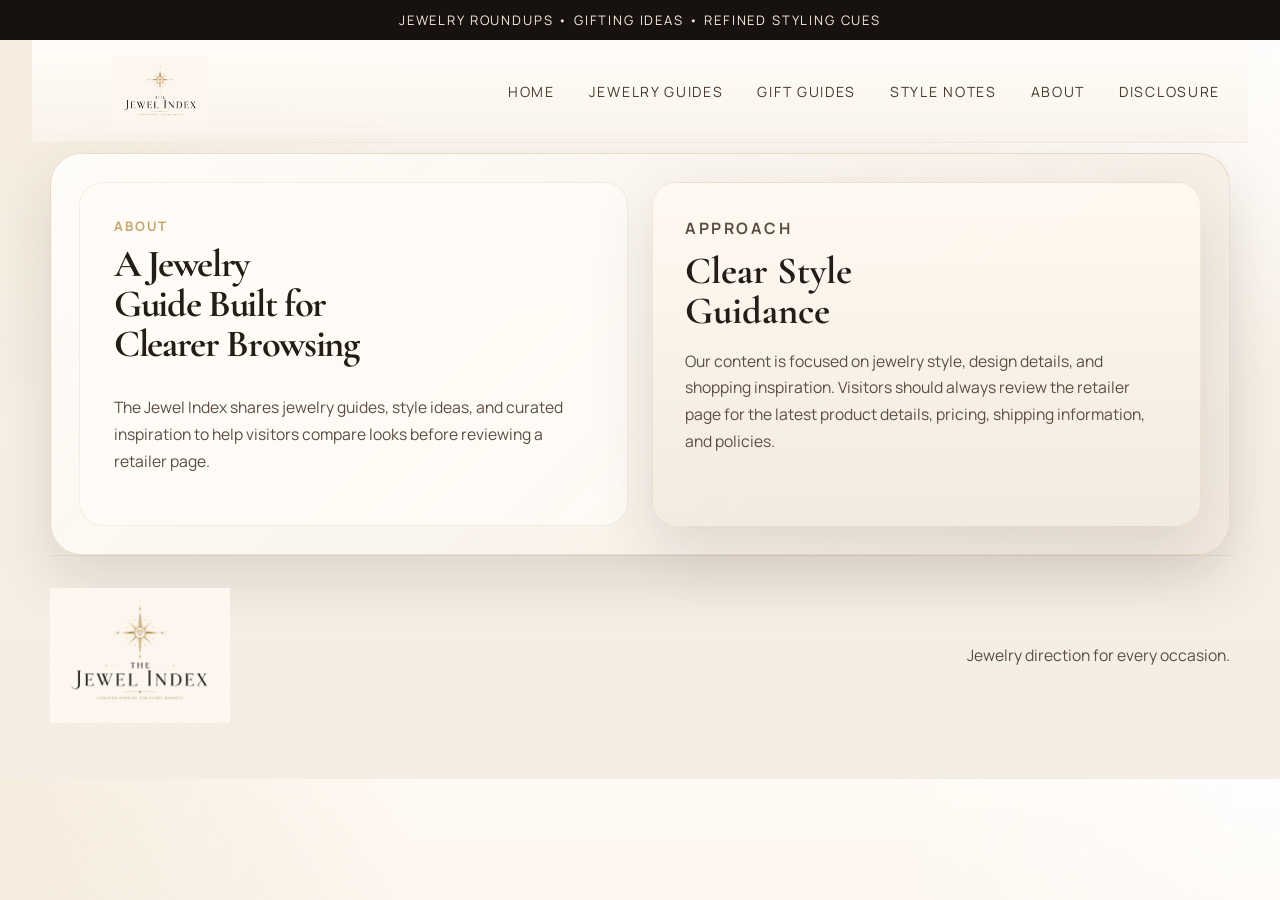
==== commit 388c6a4a: "Remove repeated disclosure sections" ====
--- a/about.html
+++ b/about.html
@@ -44,7 +44,6 @@
           <p>
             Our content is focused on jewelry style, design details, and shopping inspiration. Visitors should always review the retailer page for the latest product details, pricing, shipping information, and policies.
           </p>
-          <p class="guide-note">Some pages may include affiliate links. If affiliate links are added, The Jewel Index may earn a commission at no extra cost to you. Always review retailer details before purchasing, and visit the <a class="text-link" href="disclosure.html">Disclosure</a> page for more information.</p>
         </div>
       </section>
     </main>
--- a/styles.css
+++ b/styles.css
@@ -630,6 +630,10 @@
   grid-template-columns: repeat(3, minmax(0, 1fr));
 }
 
+.guide-card-grid-two {
+  grid-template-columns: repeat(2, minmax(0, 1fr));
+}
+
 .guide-card {
   padding: 24px;
   background: rgba(255, 253, 249, 0.94);
@@ -664,6 +668,191 @@
     radial-gradient(circle at top, rgba(255, 255, 255, 0.9), transparent 52%),
     linear-gradient(180deg, rgba(255, 251, 245, 0.98), rgba(242, 232, 220, 0.92));
   overflow: hidden;
+}
+
+.ring-photo {
+  background-position: center;
+  background-size: cover;
+  box-shadow: inset 0 0 0 1px rgba(255, 248, 239, 0.16);
+}
+
+.ring-photo::before {
+  content: "";
+  position: absolute;
+  inset: 0;
+  background: linear-gradient(180deg, rgba(255, 251, 245, 0.1), rgba(31, 21, 16, 0.12));
+}
+
+.ring-photo-band {
+  background-image:
+    linear-gradient(180deg, rgba(255, 252, 246, 0.05), rgba(247, 236, 223, 0.12)),
+    url("assets/rings-example-band.png");
+}
+
+.ring-photo-solitaire {
+  background-image:
+    linear-gradient(180deg, rgba(255, 251, 245, 0.05), rgba(247, 236, 223, 0.14)),
+    url("assets/rings-example-solitaire.png");
+}
+
+.ring-photo-halo {
+  background-image:
+    linear-gradient(180deg, rgba(255, 250, 244, 0.05), rgba(42, 31, 22, 0.18)),
+    url("assets/rings-example-halo.png");
+}
+
+.ring-photo-stacking {
+  background-image:
+    linear-gradient(180deg, rgba(255, 252, 246, 0.05), rgba(247, 236, 223, 0.12)),
+    url("assets/rings-example-stacking.png");
+}
+
+.necklace-photo {
+  background-position: center;
+  background-size: cover;
+  box-shadow: inset 0 0 0 1px rgba(255, 248, 239, 0.16);
+}
+
+.necklace-photo::before {
+  content: "";
+  position: absolute;
+  inset: 0;
+  background: linear-gradient(180deg, rgba(255, 251, 245, 0.1), rgba(31, 21, 16, 0.12));
+}
+
+.necklace-photo-pendant {
+  background-image:
+    linear-gradient(180deg, rgba(255, 252, 246, 0.05), rgba(247, 236, 223, 0.12)),
+    url("assets/necklaces-example-pendant.png");
+}
+
+.necklace-photo-layered {
+  background-image:
+    linear-gradient(180deg, rgba(255, 252, 246, 0.05), rgba(247, 236, 223, 0.12)),
+    url("assets/necklaces-example-layered.png");
+}
+
+.necklace-photo-statement {
+  background-image:
+    linear-gradient(180deg, rgba(255, 251, 245, 0.05), rgba(42, 31, 22, 0.16)),
+    url("assets/necklaces-example-statement.png");
+}
+
+.necklace-photo-gift {
+  background-image:
+    linear-gradient(180deg, rgba(255, 252, 246, 0.05), rgba(247, 236, 223, 0.12)),
+    url("assets/necklaces-example-gift.png");
+}
+
+.bracelet-photo {
+  background-position: center;
+  background-size: cover;
+  box-shadow: inset 0 0 0 1px rgba(255, 248, 239, 0.16);
+}
+
+.bracelet-photo::before {
+  content: "";
+  position: absolute;
+  inset: 0;
+  background: linear-gradient(180deg, rgba(255, 251, 245, 0.1), rgba(31, 21, 16, 0.12));
+}
+
+.bracelet-photo-tennis {
+  background-image:
+    linear-gradient(180deg, rgba(255, 252, 246, 0.05), rgba(247, 236, 223, 0.12)),
+    url("assets/bracelets-example-tennis.png");
+}
+
+.bracelet-photo-chain {
+  background-image:
+    linear-gradient(180deg, rgba(255, 252, 246, 0.05), rgba(247, 236, 223, 0.12)),
+    url("assets/bracelets-example-chain.png");
+}
+
+.bracelet-photo-cuff {
+  background-image:
+    linear-gradient(180deg, rgba(255, 251, 245, 0.05), rgba(42, 31, 22, 0.16)),
+    url("assets/bracelets-example-cuff.png");
+}
+
+.bracelet-photo-charm {
+  background-image:
+    linear-gradient(180deg, rgba(255, 252, 246, 0.05), rgba(247, 236, 223, 0.12)),
+    url("assets/bracelets-example-charm.png");
+}
+
+.earring-photo {
+  background-position: center;
+  background-size: cover;
+  box-shadow: inset 0 0 0 1px rgba(255, 248, 239, 0.16);
+}
+
+.earring-photo::before {
+  content: "";
+  position: absolute;
+  inset: 0;
+  background: linear-gradient(180deg, rgba(255, 251, 245, 0.1), rgba(31, 21, 16, 0.12));
+}
+
+.earring-photo-stud {
+  background-image:
+    linear-gradient(180deg, rgba(255, 252, 246, 0.05), rgba(247, 236, 223, 0.12)),
+    url("assets/earrings-example-stud.png");
+}
+
+.earring-photo-hoop {
+  background-image:
+    linear-gradient(180deg, rgba(255, 252, 246, 0.05), rgba(247, 236, 223, 0.12)),
+    url("assets/earrings-example-hoop.png");
+}
+
+.earring-photo-drop {
+  background-image:
+    linear-gradient(180deg, rgba(255, 252, 246, 0.05), rgba(247, 236, 223, 0.12)),
+    url("assets/earrings-example-drop.png");
+}
+
+.earring-photo-statement {
+  background-image:
+    linear-gradient(180deg, rgba(255, 251, 245, 0.05), rgba(42, 31, 22, 0.16)),
+    url("assets/earrings-example-statement.png");
+}
+
+.gift-photo {
+  background-position: center;
+  background-size: cover;
+  box-shadow: inset 0 0 0 1px rgba(255, 248, 239, 0.16);
+}
+
+.gift-photo::before {
+  content: "";
+  position: absolute;
+  inset: 0;
+  background: linear-gradient(180deg, rgba(255, 251, 245, 0.1), rgba(31, 21, 16, 0.12));
+}
+
+.gift-photo-birthday {
+  background-image:
+    linear-gradient(180deg, rgba(255, 252, 246, 0.05), rgba(247, 236, 223, 0.12)),
+    url("assets/gift-example-birthday.png");
+}
+
+.gift-photo-anniversary {
+  background-image:
+    linear-gradient(180deg, rgba(255, 252, 246, 0.05), rgba(247, 236, 223, 0.12)),
+    url("assets/gift-example-anniversary.png");
+}
+
+.gift-photo-everyday {
+  background-image:
+    linear-gradient(180deg, rgba(255, 252, 246, 0.05), rgba(247, 236, 223, 0.12)),
+    url("assets/gift-example-everyday.png");
+}
+
+.gift-photo-occasion {
+  background-image:
+    linear-gradient(180deg, rgba(255, 251, 245, 0.05), rgba(42, 31, 22, 0.16)),
+    url("assets/gift-example-occasion.png");
 }
 
 .style-photo {
@@ -1253,6 +1442,40 @@
   background: rgba(255, 255, 255, 0.44);
 }
 
+.disclosure-page .guide-hero-copy h1 {
+  max-width: 14ch;
+  font-size: clamp(2.2rem, 3vw, 3rem);
+  line-height: 1.04;
+}
+
+.disclosure-page .guide-panel h2 {
+  max-width: 14ch;
+  font-size: clamp(1.85rem, 2.4vw, 2.35rem);
+  line-height: 1.08;
+}
+
+.privacy-page .guide-hero-copy h1,
+.privacy-page .guide-panel h2 {
+  max-width: 15ch;
+  font-size: clamp(2.15rem, 3vw, 3rem);
+  line-height: 1.04;
+}
+
+.privacy-page .guide-card h3 {
+  font-size: 1.6rem;
+}
+
+.terms-page .guide-hero-copy h1,
+.terms-page .guide-panel h2 {
+  max-width: 15ch;
+  font-size: clamp(2.15rem, 3vw, 3rem);
+  line-height: 1.04;
+}
+
+.terms-page .guide-card h3 {
+  font-size: 1.6rem;
+}
+
 .ring-guide-page .guide-hero-copy h1 {
   max-width: 14ch;
 }
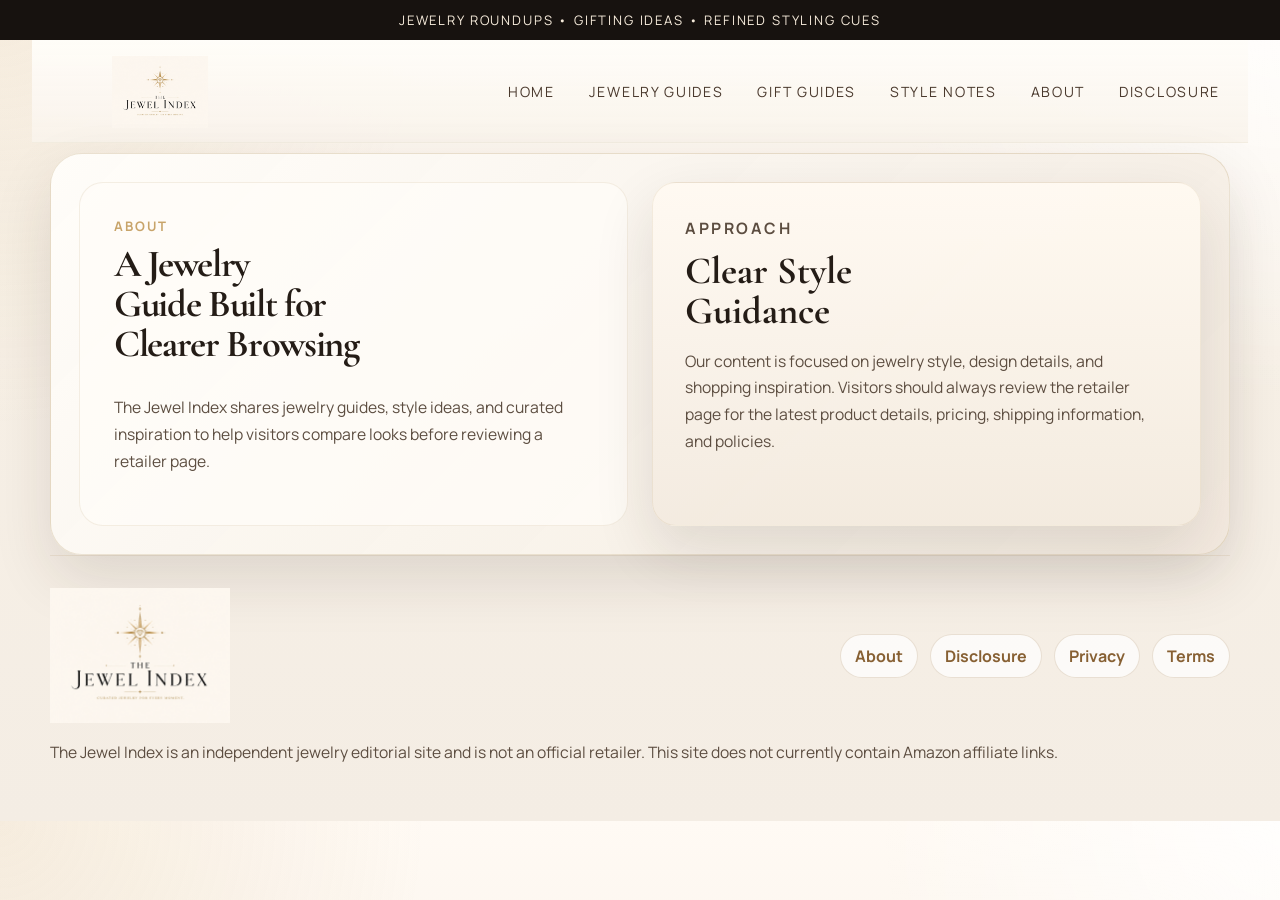
==== commit 56739150: "Standardize pre-approval disclosure wording" ====
--- a/about.html
+++ b/about.html
@@ -50,7 +50,13 @@
 
     <footer class="site-footer">
       <img class="footer-logo" src="assets/the-jewel-index-logo.png" alt="The Jewel Index">
-      <p>Jewelry direction for every occasion.</p>
+      <div class="trust-links">
+        <a href="about.html">About</a>
+        <a href="disclosure.html">Disclosure</a>
+        <a href="privacy.html">Privacy</a>
+        <a href="terms.html">Terms</a>
+      </div>
+      <p class="site-disclosure-note">The Jewel Index is an independent jewelry editorial site and is not an official retailer. This site does not currently contain Amazon affiliate links.</p>
     </footer>
   </div>
 </body>
--- a/styles.css
+++ b/styles.css
@@ -518,6 +518,7 @@
   display: flex;
   align-items: center;
   justify-content: space-between;
+  flex-wrap: wrap;
   gap: 16px;
   padding: 32px 0 0;
   color: #7f6b59;
@@ -527,6 +528,14 @@
 .footer-logo {
   width: clamp(140px, 16vw, 180px);
   max-width: 180px;
+}
+
+.site-disclosure-note {
+  flex: 1 1 100%;
+  margin: 0;
+  font-size: 0.92rem;
+  line-height: 1.7;
+  color: #7f6b59;
 }
 
 .guide-page {
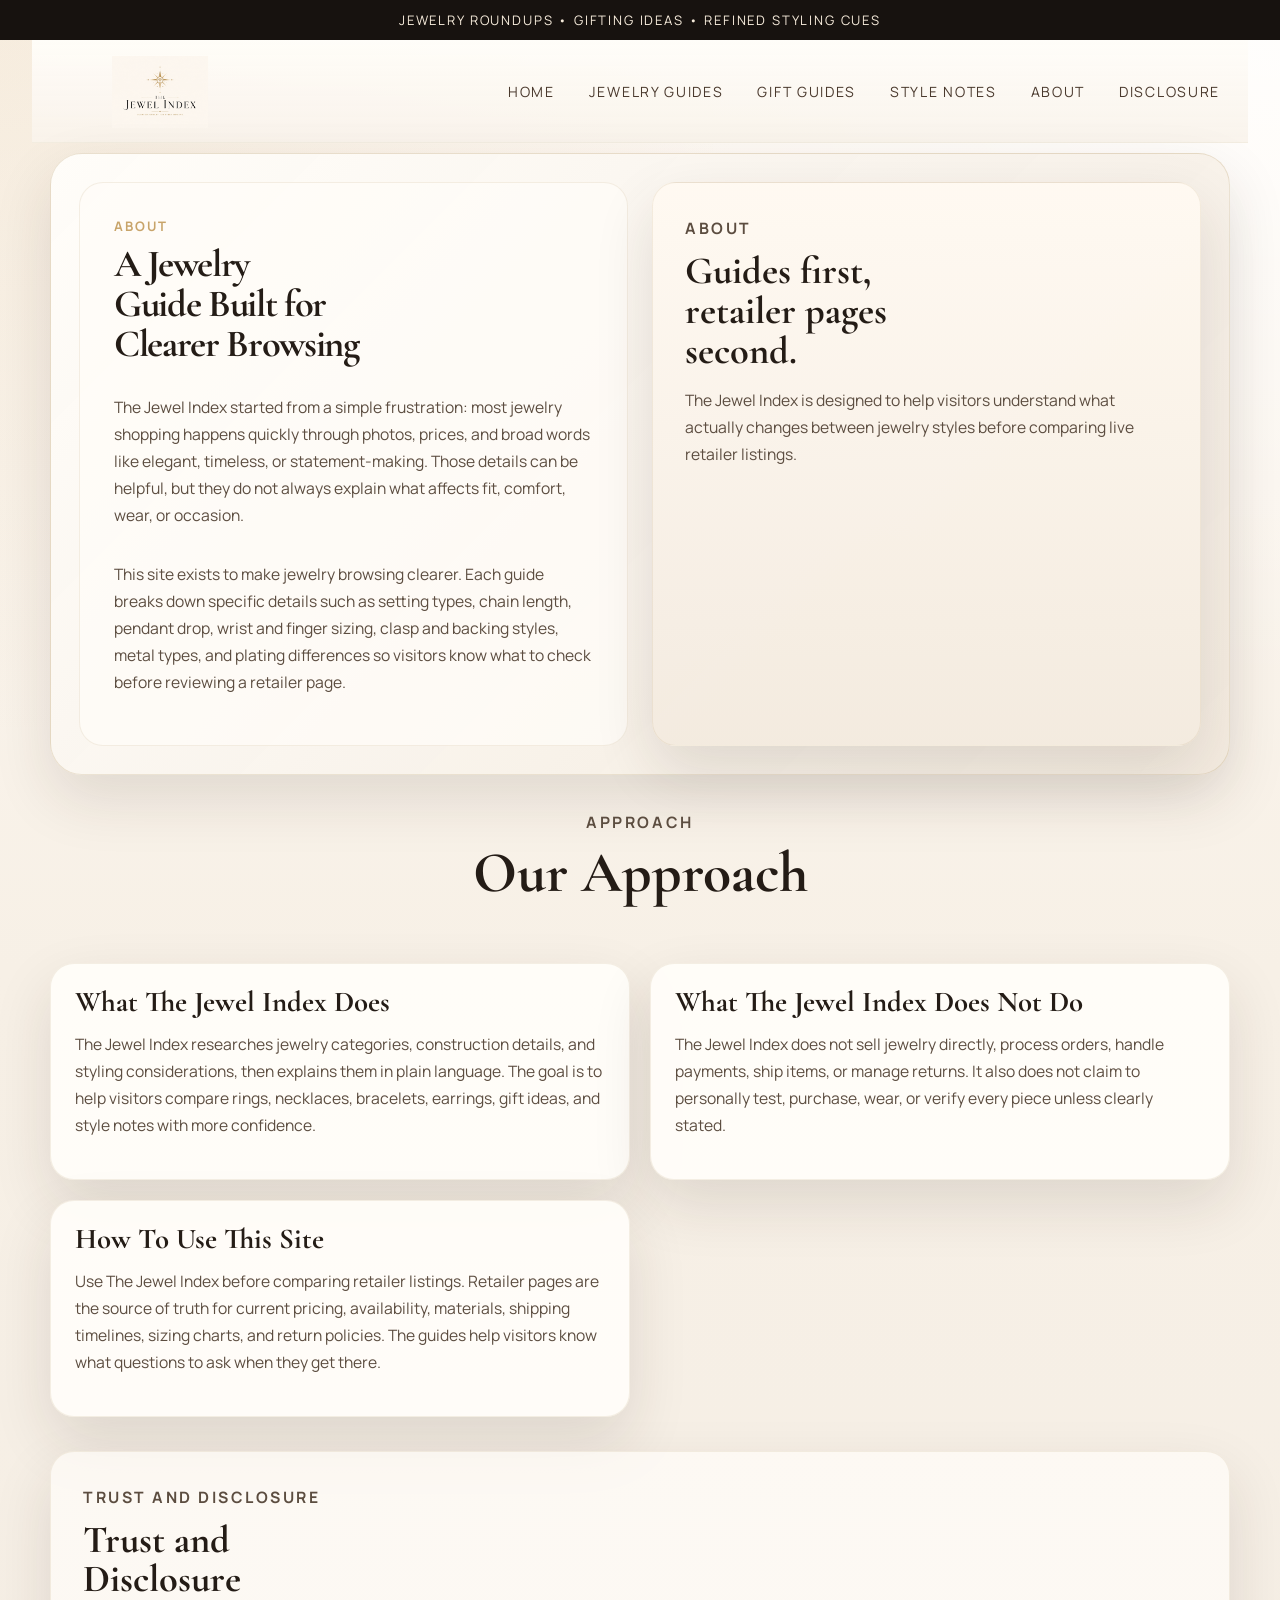
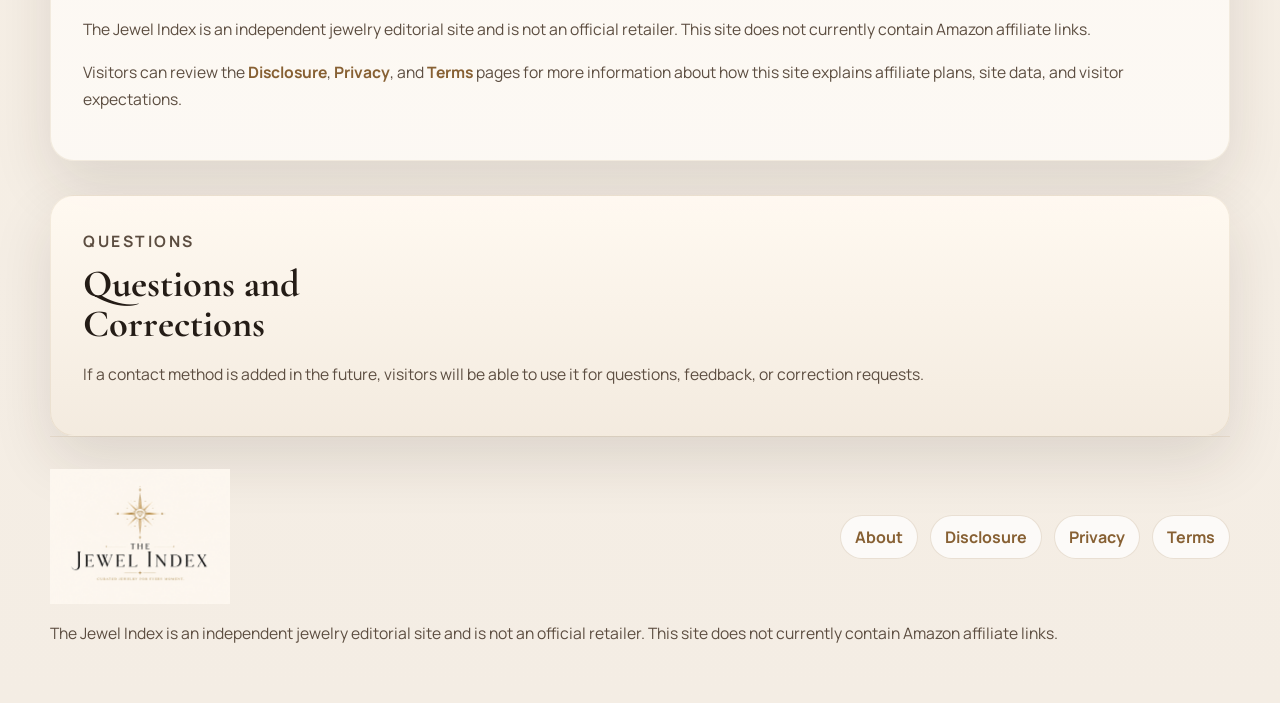
==== commit 37109ec9: "Revise about page content" ====
--- a/about.html
+++ b/about.html
@@ -3,7 +3,7 @@
 <head>
   <meta charset="UTF-8">
   <meta name="viewport" content="width=device-width, initial-scale=1.0">
-  <meta name="description" content="Learn about The Jewel Index and its affiliate-safe approach to jewelry roundups, styling direction, and thoughtful inspiration.">
+  <meta name="description" content="Learn about The Jewel Index, a jewelry editorial guide created to make browsing fit, materials, and styling details clearer.">
   <title>About | The Jewel Index</title>
   <link rel="preconnect" href="https://fonts.googleapis.com">
   <link rel="preconnect" href="https://fonts.gstatic.com" crossorigin>
@@ -35,15 +35,54 @@
           <p class="eyebrow">About</p>
           <h1>A Jewelry Guide Built for Clearer Browsing</h1>
           <p class="guide-intro">
-            The Jewel Index shares jewelry guides, style ideas, and curated inspiration to help visitors compare looks before reviewing a retailer page.
+            The Jewel Index started from a simple frustration: most jewelry shopping happens quickly through photos, prices, and broad words like elegant, timeless, or statement-making. Those details can be helpful, but they do not always explain what affects fit, comfort, wear, or occasion.
+          </p>
+          <p class="guide-intro">
+            This site exists to make jewelry browsing clearer. Each guide breaks down specific details such as setting types, chain length, pendant drop, wrist and finger sizing, clasp and backing styles, metal types, and plating differences so visitors know what to check before reviewing a retailer page.
           </p>
         </div>
         <div class="guide-panel guide-panel-soft">
+          <p class="eyebrow">About</p>
+          <h2>Guides first, retailer pages second.</h2>
+          <p>The Jewel Index is designed to help visitors understand what actually changes between jewelry styles before comparing live retailer listings.</p>
+        </div>
+      </section>
+
+      <section class="guide-section">
+        <div class="section-heading">
           <p class="eyebrow">Approach</p>
-          <h2>Clear Style Guidance</h2>
-          <p>
-            Our content is focused on jewelry style, design details, and shopping inspiration. Visitors should always review the retailer page for the latest product details, pricing, shipping information, and policies.
-          </p>
+          <h2>Our Approach</h2>
+        </div>
+        <div class="guide-card-grid guide-card-grid-two">
+          <article class="guide-card">
+            <h3>What The Jewel Index Does</h3>
+            <p>The Jewel Index researches jewelry categories, construction details, and styling considerations, then explains them in plain language. The goal is to help visitors compare rings, necklaces, bracelets, earrings, gift ideas, and style notes with more confidence.</p>
+          </article>
+          <article class="guide-card">
+            <h3>What The Jewel Index Does Not Do</h3>
+            <p>The Jewel Index does not sell jewelry directly, process orders, handle payments, ship items, or manage returns. It also does not claim to personally test, purchase, wear, or verify every piece unless clearly stated.</p>
+          </article>
+          <article class="guide-card">
+            <h3>How To Use This Site</h3>
+            <p>Use The Jewel Index before comparing retailer listings. Retailer pages are the source of truth for current pricing, availability, materials, shipping timelines, sizing charts, and return policies. The guides help visitors know what questions to ask when they get there.</p>
+          </article>
+        </div>
+      </section>
+
+      <section class="guide-section">
+        <div class="guide-panel">
+          <p class="eyebrow">Trust and Disclosure</p>
+          <h2>Trust and Disclosure</h2>
+          <p>The Jewel Index is an independent jewelry editorial site and is not an official retailer. This site does not currently contain Amazon affiliate links.</p>
+          <p>Visitors can review the <a class="text-link" href="disclosure.html">Disclosure</a>, <a class="text-link" href="privacy.html">Privacy</a>, and <a class="text-link" href="terms.html">Terms</a> pages for more information about how this site explains affiliate plans, site data, and visitor expectations.</p>
+        </div>
+      </section>
+
+      <section class="guide-section">
+        <div class="guide-panel guide-panel-soft">
+          <p class="eyebrow">Questions</p>
+          <h2>Questions and Corrections</h2>
+          <p>If a contact method is added in the future, visitors will be able to use it for questions, feedback, or correction requests.</p>
         </div>
       </section>
     </main>
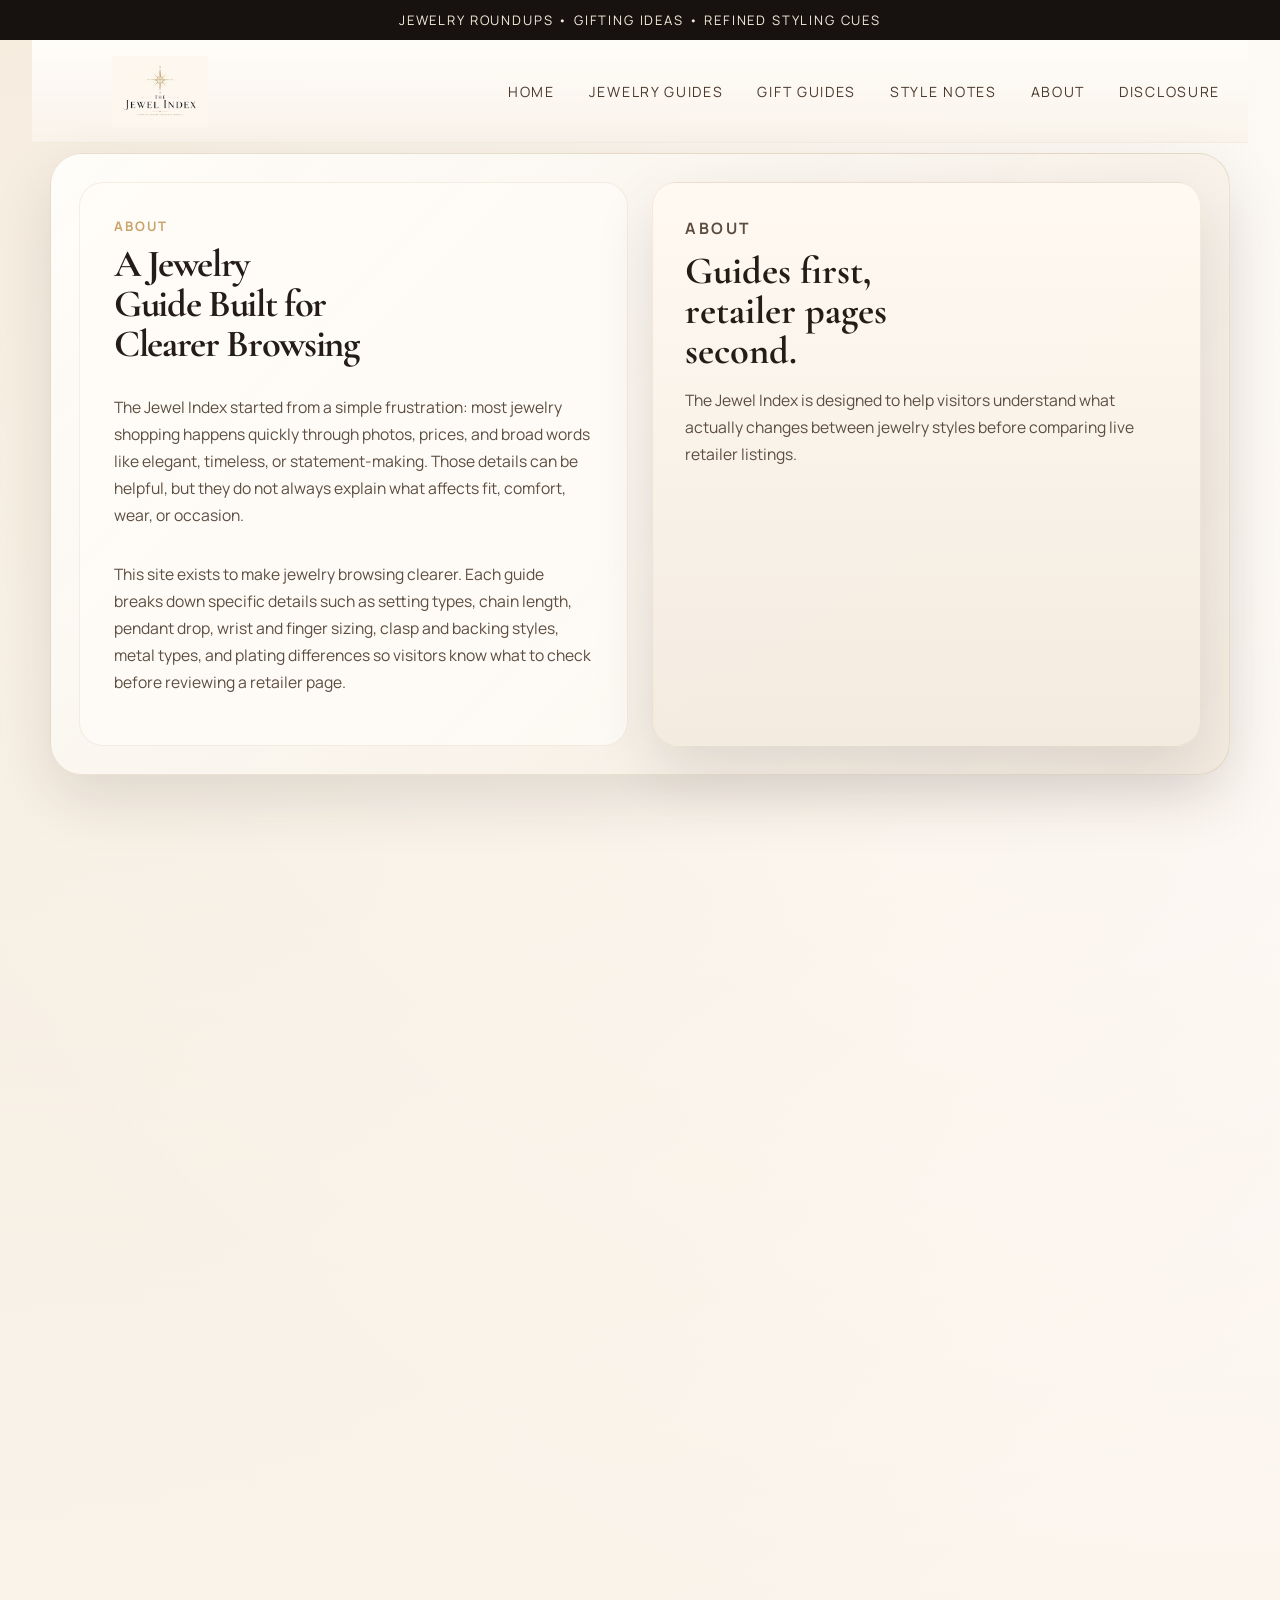
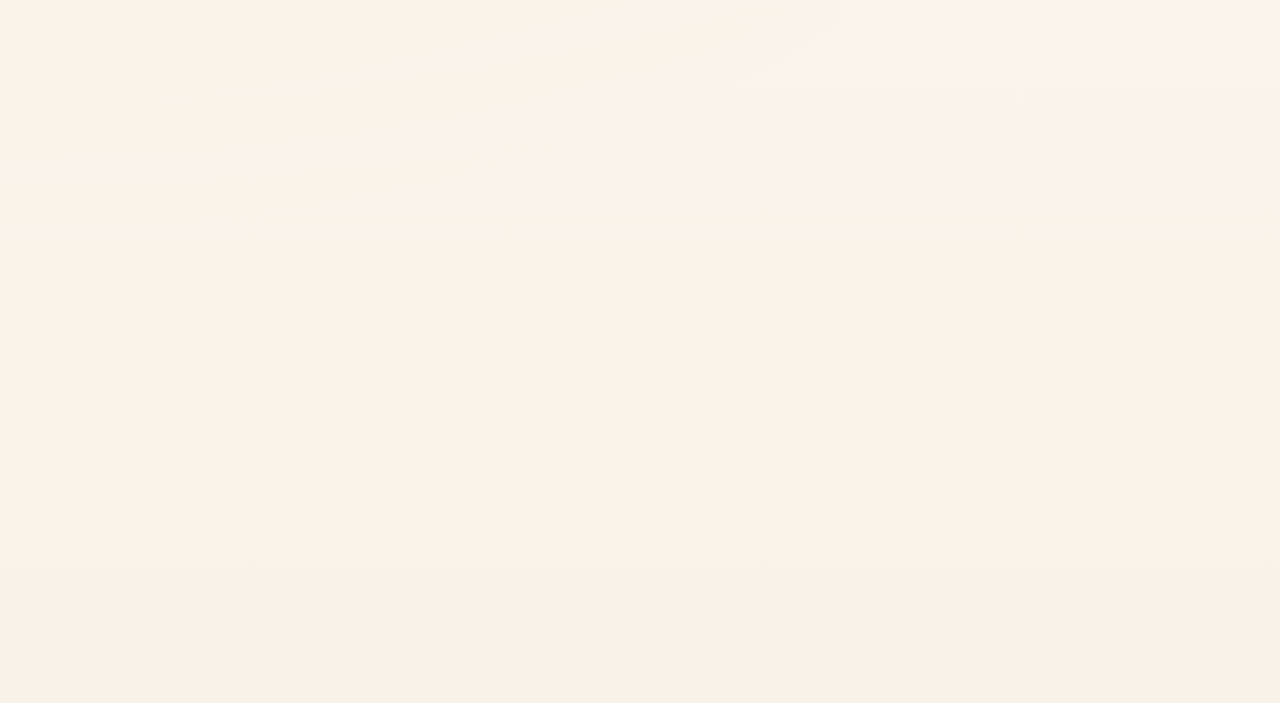
==== commit 0febaaf8: "Optimize mobile image delivery and rendering" ====
--- a/about.html
+++ b/about.html
@@ -16,7 +16,7 @@
     <header class="site-header">
       <div class="brand-lockup">
         <a class="brand" href="index.html" aria-label="The Jewel Index home">
-          <img class="brand-logo" src="assets/the-jewel-index-logo.png" alt="The Jewel Index">
+          <img class="brand-logo" src="assets/the-jewel-index-logo.webp" alt="The Jewel Index" width="600" height="450" decoding="async" fetchpriority="high">
         </a>
       </div>
       <nav class="site-nav" aria-label="Primary">
@@ -88,7 +88,7 @@
     </main>
 
     <footer class="site-footer">
-      <img class="footer-logo" src="assets/the-jewel-index-logo.png" alt="The Jewel Index">
+      <img class="footer-logo" src="assets/the-jewel-index-logo.webp" alt="The Jewel Index" width="600" height="450" loading="lazy" decoding="async">
       <div class="trust-links">
         <a href="about.html">About</a>
         <a href="disclosure.html">Disclosure</a>
--- a/styles.css
+++ b/styles.css
@@ -299,6 +299,11 @@
   background: linear-gradient(180deg, rgba(255, 251, 245, 0.96), rgba(246, 235, 220, 0.62));
 }
 
+.hero-image-stage {
+  position: relative;
+  min-height: inherit;
+}
+
 .hero-image {
   position: absolute;
   border-radius: 18px;
@@ -311,7 +316,7 @@
   inset: 22px 22px 22px 18px;
   background-image:
     linear-gradient(180deg, rgba(255, 250, 244, 0.28), rgba(255, 242, 225, 0.12)),
-    url("https://images.unsplash.com/photo-1617038260897-41a1f14a8ca0?auto=format&fit=crop&w=1200&q=80");
+    url("https://images.unsplash.com/photo-1617038260897-41a1f14a8ca0?auto=format&fit=crop&w=1000&q=72");
 }
 
 .hero-image-detail {
@@ -322,7 +327,7 @@
   border: 6px solid rgba(255, 248, 240, 0.96);
   background-image:
     linear-gradient(180deg, rgba(255, 248, 239, 0.2), rgba(255, 239, 223, 0.1)),
-    url("https://images.unsplash.com/photo-1515562141207-7a88fb7ce338?auto=format&fit=crop&w=900&q=80");
+    url("https://images.unsplash.com/photo-1515562141207-7a88fb7ce338?auto=format&fit=crop&w=640&q=72");
 }
 
 .hero-plaque {
@@ -390,25 +395,25 @@
 .everyday-elegance {
   background-image:
     linear-gradient(180deg, rgba(246, 238, 228, 0.06), rgba(28, 19, 14, 0.24)),
-    url("https://images.unsplash.com/photo-1611085583191-a3b181a88401?auto=format&fit=crop&w=1200&q=80");
+    url("https://images.unsplash.com/photo-1611085583191-a3b181a88401?auto=format&fit=crop&w=800&q=72");
 }
 
 .elevated-gifts {
   background-image:
     linear-gradient(180deg, rgba(246, 238, 228, 0.06), rgba(28, 19, 14, 0.24)),
-    url("https://images.unsplash.com/photo-1602173574767-37ac01994b2a?auto=format&fit=crop&w=1200&q=80");
+    url("https://images.unsplash.com/photo-1602173574767-37ac01994b2a?auto=format&fit=crop&w=800&q=72");
 }
 
 .signature-finds {
   background-image:
     linear-gradient(180deg, rgba(246, 238, 228, 0.06), rgba(28, 19, 14, 0.24)),
-    url("https://images.unsplash.com/photo-1599643478518-a784e5dc4c8f?auto=format&fit=crop&w=1200&q=80");
+    url("https://images.unsplash.com/photo-1599643478518-a784e5dc4c8f?auto=format&fit=crop&w=800&q=72");
 }
 
 .luxury-inspiration {
   background-image:
     linear-gradient(180deg, rgba(246, 238, 228, 0.06), rgba(28, 19, 14, 0.24)),
-    url("https://images.unsplash.com/photo-1617038220319-276d3cfab638?auto=format&fit=crop&w=1200&q=80");
+    url("https://images.unsplash.com/photo-1617038220319-276d3cfab638?auto=format&fit=crop&w=800&q=72");
 }
 
 .collection-body,
@@ -463,7 +468,7 @@
   justify-content: flex-end;
   background:
     linear-gradient(180deg, rgba(253, 248, 241, 0.06), rgba(20, 14, 10, 0.58)),
-    url("https://images.unsplash.com/photo-1611652022419-a9419f74343d?auto=format&fit=crop&w=1200&q=80") center/cover;
+    url("https://images.unsplash.com/photo-1611652022419-a9419f74343d?auto=format&fit=crop&w=900&q=72") center/cover;
 }
 
 .feature-panel h2,
@@ -542,6 +547,16 @@
   display: flex;
   flex-direction: column;
   gap: 34px;
+}
+
+.collections,
+.editorial-feature,
+.how-it-works,
+.trust-section,
+.guide-section,
+.site-footer {
+  content-visibility: auto;
+  contain-intrinsic-size: 1px 720px;
 }
 
 .guide-hero {
@@ -602,31 +617,43 @@
 .rings-guide-visual {
   background-image:
     linear-gradient(180deg, rgba(255, 250, 244, 0.26), rgba(255, 242, 225, 0.14)),
-    url("https://images.unsplash.com/photo-1605100804763-247f67b3557e?auto=format&fit=crop&w=1400&q=80");
+    url("https://images.unsplash.com/photo-1605100804763-247f67b3557e?auto=format&fit=crop&w=1100&q=72");
 }
 
 .necklaces-guide-visual {
   background-image:
     linear-gradient(180deg, rgba(255, 252, 246, 0.08), rgba(255, 244, 230, 0.04)),
-    url("assets/necklaces-guide-hero.png");
+    url("assets/necklaces-guide-hero.webp");
 }
 
 .bracelets-guide-visual {
   background-image:
     linear-gradient(180deg, rgba(255, 252, 246, 0.08), rgba(255, 244, 230, 0.04)),
-    url("assets/bracelets-guide-hero.png");
+    url("assets/bracelets-guide-hero.webp");
 }
 
 .earrings-guide-visual {
   background-image:
     linear-gradient(180deg, rgba(255, 252, 246, 0.08), rgba(255, 244, 230, 0.04)),
-    url("assets/earrings-guide-hero.png");
+    url("assets/earrings-guide-hero.webp");
 }
 
 .guide-section {
   display: flex;
   flex-direction: column;
   gap: 24px;
+}
+
+.guide-quick-links {
+  gap: 0;
+}
+
+.guide-quick-links .guide-panel {
+  padding: 22px 24px;
+}
+
+.guide-quick-links .note-pills {
+  margin: 0;
 }
 
 .guide-card-grid {
@@ -695,25 +722,25 @@
 .ring-photo-band {
   background-image:
     linear-gradient(180deg, rgba(255, 252, 246, 0.05), rgba(247, 236, 223, 0.12)),
-    url("assets/rings-example-band.png");
+    url("assets/rings-example-band.webp");
 }
 
 .ring-photo-solitaire {
   background-image:
     linear-gradient(180deg, rgba(255, 251, 245, 0.05), rgba(247, 236, 223, 0.14)),
-    url("assets/rings-example-solitaire.png");
+    url("assets/rings-example-solitaire.webp");
 }
 
 .ring-photo-halo {
   background-image:
     linear-gradient(180deg, rgba(255, 250, 244, 0.05), rgba(42, 31, 22, 0.18)),
-    url("assets/rings-example-halo.png");
+    url("assets/rings-example-halo.webp");
 }
 
 .ring-photo-stacking {
   background-image:
     linear-gradient(180deg, rgba(255, 252, 246, 0.05), rgba(247, 236, 223, 0.12)),
-    url("assets/rings-example-stacking.png");
+    url("assets/rings-example-stacking.webp");
 }
 
 .necklace-photo {
@@ -732,25 +759,25 @@
 .necklace-photo-pendant {
   background-image:
     linear-gradient(180deg, rgba(255, 252, 246, 0.05), rgba(247, 236, 223, 0.12)),
-    url("assets/necklaces-example-pendant.png");
+    url("assets/necklaces-example-pendant.webp");
 }
 
 .necklace-photo-layered {
   background-image:
     linear-gradient(180deg, rgba(255, 252, 246, 0.05), rgba(247, 236, 223, 0.12)),
-    url("assets/necklaces-example-layered.png");
+    url("assets/necklaces-example-layered.webp");
 }
 
 .necklace-photo-statement {
   background-image:
     linear-gradient(180deg, rgba(255, 251, 245, 0.05), rgba(42, 31, 22, 0.16)),
-    url("assets/necklaces-example-statement.png");
+    url("assets/necklaces-example-statement.webp");
 }
 
 .necklace-photo-gift {
   background-image:
     linear-gradient(180deg, rgba(255, 252, 246, 0.05), rgba(247, 236, 223, 0.12)),
-    url("assets/necklaces-example-gift.png");
+    url("assets/necklaces-example-gift.webp");
 }
 
 .bracelet-photo {
@@ -769,25 +796,25 @@
 .bracelet-photo-tennis {
   background-image:
     linear-gradient(180deg, rgba(255, 252, 246, 0.05), rgba(247, 236, 223, 0.12)),
-    url("assets/bracelets-example-tennis.png");
+    url("assets/bracelets-example-tennis.webp");
 }
 
 .bracelet-photo-chain {
   background-image:
     linear-gradient(180deg, rgba(255, 252, 246, 0.05), rgba(247, 236, 223, 0.12)),
-    url("assets/bracelets-example-chain.png");
+    url("assets/bracelets-example-chain.webp");
 }
 
 .bracelet-photo-cuff {
   background-image:
     linear-gradient(180deg, rgba(255, 251, 245, 0.05), rgba(42, 31, 22, 0.16)),
-    url("assets/bracelets-example-cuff.png");
+    url("assets/bracelets-example-cuff.webp");
 }
 
 .bracelet-photo-charm {
   background-image:
     linear-gradient(180deg, rgba(255, 252, 246, 0.05), rgba(247, 236, 223, 0.12)),
-    url("assets/bracelets-example-charm.png");
+    url("assets/bracelets-example-charm.webp");
 }
 
 .earring-photo {
@@ -806,25 +833,25 @@
 .earring-photo-stud {
   background-image:
     linear-gradient(180deg, rgba(255, 252, 246, 0.05), rgba(247, 236, 223, 0.12)),
-    url("assets/earrings-example-stud.png");
+    url("assets/earrings-example-stud.webp");
 }
 
 .earring-photo-hoop {
   background-image:
     linear-gradient(180deg, rgba(255, 252, 246, 0.05), rgba(247, 236, 223, 0.12)),
-    url("assets/earrings-example-hoop.png");
+    url("assets/earrings-example-hoop.webp");
 }
 
 .earring-photo-drop {
   background-image:
     linear-gradient(180deg, rgba(255, 252, 246, 0.05), rgba(247, 236, 223, 0.12)),
-    url("assets/earrings-example-drop.png");
+    url("assets/earrings-example-drop.webp");
 }
 
 .earring-photo-statement {
   background-image:
     linear-gradient(180deg, rgba(255, 251, 245, 0.05), rgba(42, 31, 22, 0.16)),
-    url("assets/earrings-example-statement.png");
+    url("assets/earrings-example-statement.webp");
 }
 
 .gift-photo {
@@ -843,25 +870,25 @@
 .gift-photo-birthday {
   background-image:
     linear-gradient(180deg, rgba(255, 252, 246, 0.05), rgba(247, 236, 223, 0.12)),
-    url("assets/gift-example-birthday.png");
+    url("assets/gift-example-birthday.webp");
 }
 
 .gift-photo-anniversary {
   background-image:
     linear-gradient(180deg, rgba(255, 252, 246, 0.05), rgba(247, 236, 223, 0.12)),
-    url("assets/gift-example-anniversary.png");
+    url("assets/gift-example-anniversary.webp");
 }
 
 .gift-photo-everyday {
   background-image:
     linear-gradient(180deg, rgba(255, 252, 246, 0.05), rgba(247, 236, 223, 0.12)),
-    url("assets/gift-example-everyday.png");
+    url("assets/gift-example-everyday.webp");
 }
 
 .gift-photo-occasion {
   background-image:
     linear-gradient(180deg, rgba(255, 251, 245, 0.05), rgba(42, 31, 22, 0.16)),
-    url("assets/gift-example-occasion.png");
+    url("assets/gift-example-occasion.webp");
 }
 
 .style-photo {
@@ -880,61 +907,61 @@
 .style-photo-everyday {
   background-image:
     linear-gradient(180deg, rgba(255, 250, 244, 0.06), rgba(247, 236, 223, 0.12)),
-    url("https://images.unsplash.com/photo-1617038260897-41a1f14a8ca0?auto=format&fit=crop&w=1200&q=80");
+    url("https://images.unsplash.com/photo-1617038260897-41a1f14a8ca0?auto=format&fit=crop&w=800&q=72");
 }
 
 .style-photo-minimal {
   background-image:
     linear-gradient(180deg, rgba(255, 252, 246, 0.05), rgba(247, 236, 223, 0.1)),
-    url("https://images.unsplash.com/photo-1515562141207-7a88fb7ce338?auto=format&fit=crop&w=1200&q=80");
+    url("https://images.unsplash.com/photo-1515562141207-7a88fb7ce338?auto=format&fit=crop&w=800&q=72");
 }
 
 .style-photo-layered {
   background-image:
     linear-gradient(180deg, rgba(255, 252, 246, 0.05), rgba(247, 236, 223, 0.12)),
-    url("https://images.unsplash.com/photo-1599643478518-a784e5dc4c8f?auto=format&fit=crop&w=1200&q=80");
+    url("https://images.unsplash.com/photo-1599643478518-a784e5dc4c8f?auto=format&fit=crop&w=800&q=72");
 }
 
 .style-photo-signature {
   background-image:
     linear-gradient(180deg, rgba(255, 252, 246, 0.04), rgba(44, 31, 23, 0.2)),
-    url("https://images.unsplash.com/photo-1602173574767-37ac01994b2a?auto=format&fit=crop&w=1200&q=80");
+    url("https://images.unsplash.com/photo-1602173574767-37ac01994b2a?auto=format&fit=crop&w=800&q=72");
 }
 
 .style-photo-evening {
   background-image:
     linear-gradient(180deg, rgba(255, 249, 241, 0.05), rgba(27, 19, 14, 0.28)),
-    url("https://images.unsplash.com/photo-1611652022419-a9419f74343d?auto=format&fit=crop&w=1200&q=80");
+    url("https://images.unsplash.com/photo-1611652022419-a9419f74343d?auto=format&fit=crop&w=800&q=72");
 }
 
 .style-photo-soft {
   background-image:
     linear-gradient(180deg, rgba(255, 252, 246, 0.05), rgba(247, 236, 223, 0.12)),
-    url("https://images.unsplash.com/photo-1611085583191-a3b181a88401?auto=format&fit=crop&w=1200&q=80");
+    url("https://images.unsplash.com/photo-1611085583191-a3b181a88401?auto=format&fit=crop&w=800&q=72");
 }
 
 .style-photo-future-minimal {
   background-image:
     linear-gradient(180deg, rgba(255, 252, 246, 0.05), rgba(247, 236, 223, 0.12)),
-    url("https://images.unsplash.com/photo-1535632066927-ab7c9ab60908?auto=format&fit=crop&w=1200&q=80");
+    url("https://images.unsplash.com/photo-1535632066927-ab7c9ab60908?auto=format&fit=crop&w=800&q=72");
 }
 
 .style-photo-future-layered {
   background-image:
     linear-gradient(180deg, rgba(255, 252, 246, 0.05), rgba(247, 236, 223, 0.12)),
-    url("https://images.unsplash.com/photo-1617038220319-276d3cfab638?auto=format&fit=crop&w=1200&q=80");
+    url("https://images.unsplash.com/photo-1617038220319-276d3cfab638?auto=format&fit=crop&w=800&q=72");
 }
 
 .style-photo-future-evening {
   background-image:
     linear-gradient(180deg, rgba(255, 249, 241, 0.05), rgba(27, 19, 14, 0.28)),
-    url("https://images.unsplash.com/photo-1617038260897-41a1f14a8ca0?auto=format&fit=crop&w=1200&q=80");
+    url("https://images.unsplash.com/photo-1617038260897-41a1f14a8ca0?auto=format&fit=crop&w=800&q=72");
 }
 
 .style-photo-future-soft {
   background-image:
     linear-gradient(180deg, rgba(255, 252, 246, 0.05), rgba(247, 236, 223, 0.12)),
-    url("https://images.unsplash.com/photo-1599643478518-a784e5dc4c8f?auto=format&fit=crop&w=1200&q=80");
+    url("https://images.unsplash.com/photo-1599643478518-a784e5dc4c8f?auto=format&fit=crop&w=800&q=72");
 }
 
 .ring-visual::before,
@@ -1653,25 +1680,32 @@
 
   .hero-visual {
     width: 100%;
-    min-height: 340px;
+    display: flex;
+    flex-direction: column;
+    gap: 14px;
+    min-height: auto;
+    padding: 16px;
+  }
+
+  .hero-image-stage {
+    min-height: 320px;
   }
 
   .hero-image-detail {
     width: 132px;
     height: 156px;
-    left: 16px;
-    bottom: 16px;
+    left: 14px;
+    bottom: 14px;
   }
 
   .hero-image-main {
-    inset: 16px 16px 16px 16px;
+    inset: 0;
   }
 
   .hero-plaque {
-    right: 18px;
-    bottom: 18px;
-    width: min(220px, 62%);
-    padding: 16px;
+    position: static;
+    width: 100%;
+    padding: 15px 16px;
   }
 
   .feature-panel,
